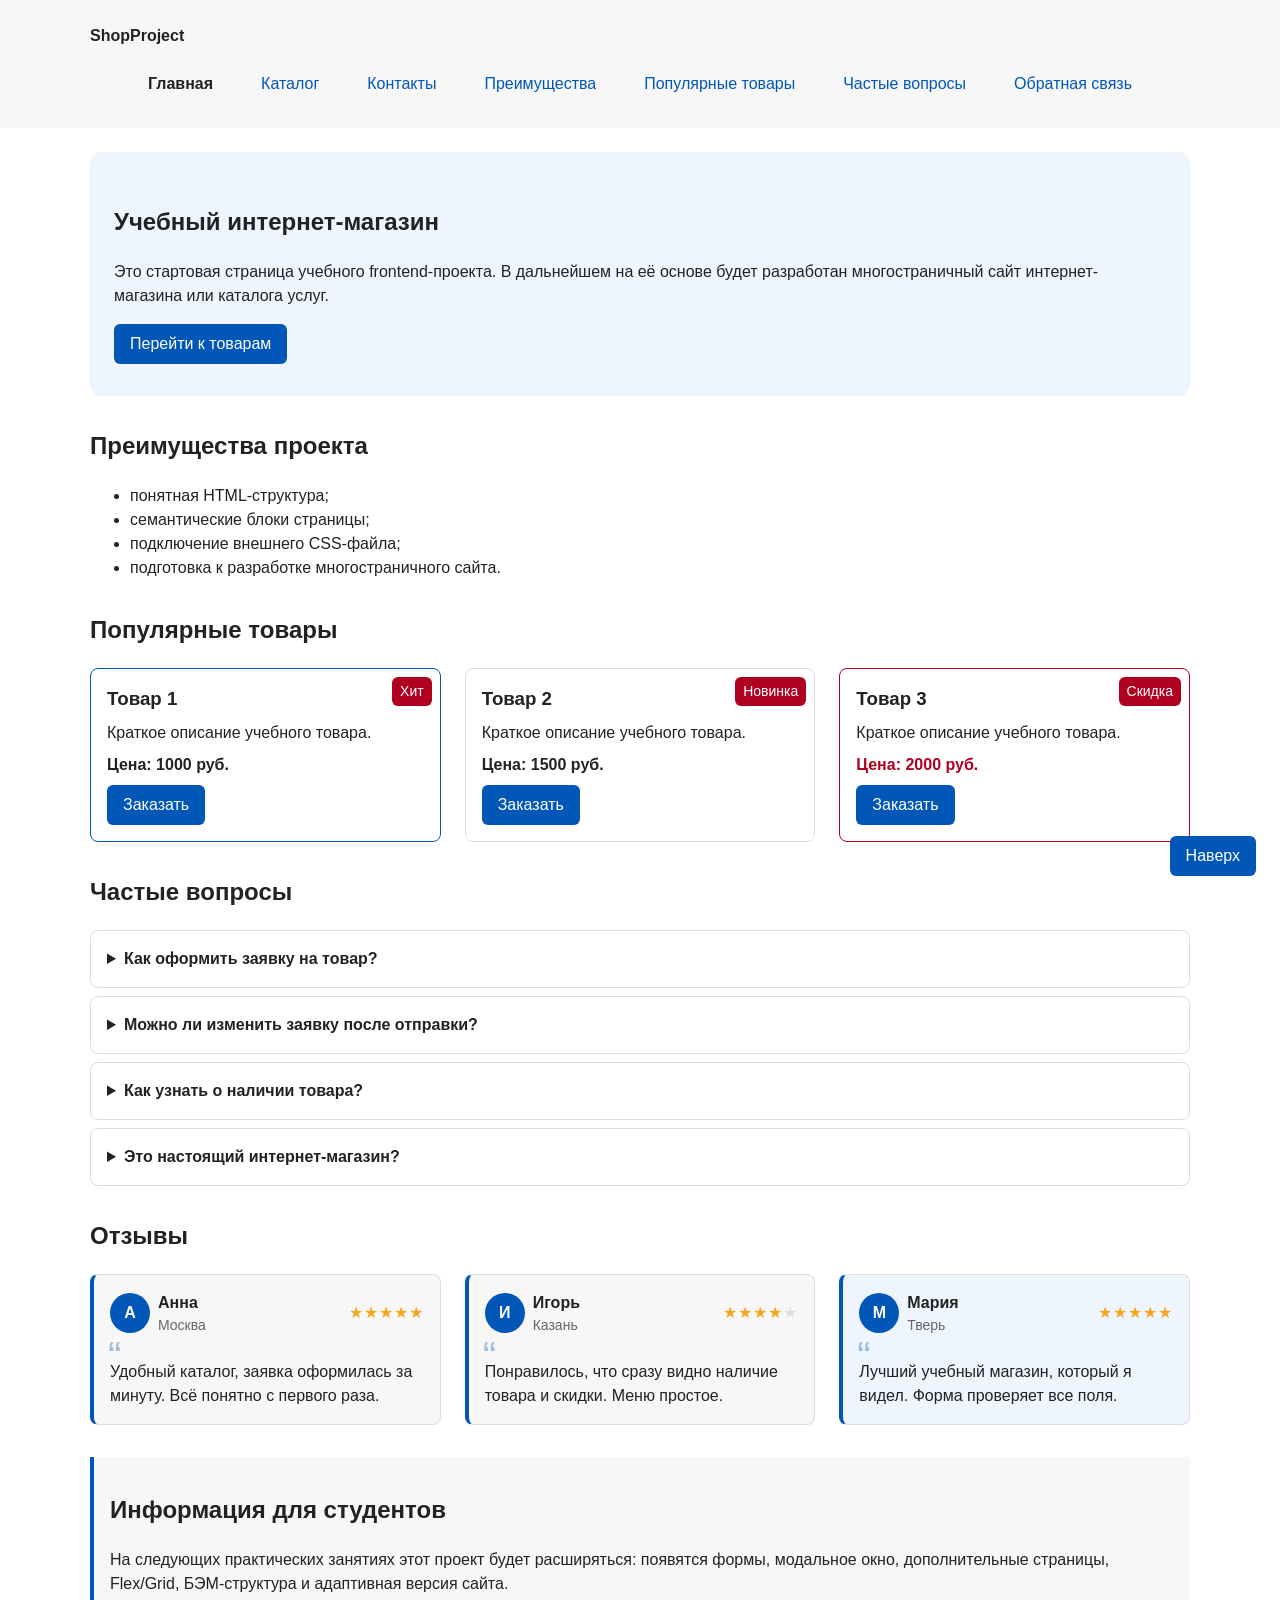
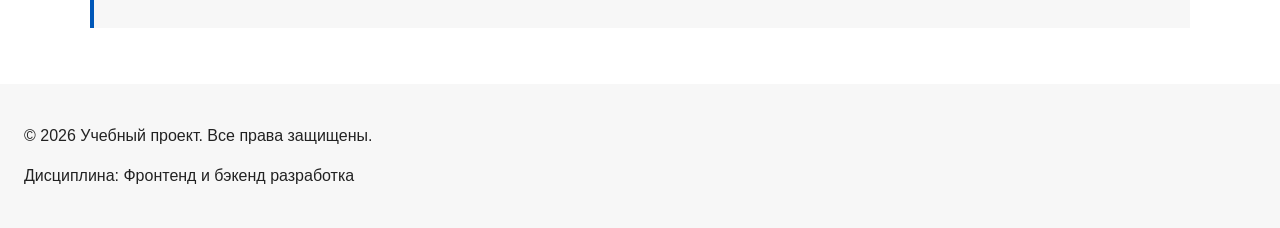
==== index.html @ f1671258 "Merge pull request #17 from FluFFy0602/feature/reviews-style-catalog-items Style reviews and extend " ====
<!DOCTYPE html>
<html lang="ru">
<head>
  <meta charset="UTF-8">
  <meta name="viewport" content="width=device-width, initial-scale=1.0">
  <meta name="description" content="Главная страница учебного интернет-магазина: преимущества и популярные товары.">
  <title>Учебный интернет-магазин</title>
  <link rel="stylesheet" href="css/style.css">
  <script src="js/main.js" defer></script>
</head>
<body>
  <header class="site-header">
    <div class="site-header__inner">
      <a class="site-header__logo" href="index.html">ShopProject</a>

      <nav class="site-nav" aria-label="Основная навигация">
        <ul class="site-nav__list">
          <li class="site-nav__item"><a class="site-nav__link site-nav__link--active" href="index.html">Главная</a></li>
          <li class="site-nav__item"><a class="site-nav__link" href="catalog.html">Каталог</a></li>
          <li class="site-nav__item"><a class="site-nav__link" href="contacts.html">Контакты</a></li>
          <li class="site-nav__item"><a class="site-nav__link" href="index.html#advantages">Преимущества</a></li>
          <li class="site-nav__item"><a class="site-nav__link" href="index.html#popular">Популярные товары</a></li>
          <li class="site-nav__item"><a class="site-nav__link" href="index.html#faq">Частые вопросы</a></li>
          <li class="site-nav__item"><a class="site-nav__link" href="index.html#contacts">Обратная связь</a></li>
        </ul>
      </nav>
    </div>
  </header>

  <main>
    <section class="hero">
      <h1>Учебный интернет-магазин</h1>
      <p>
        Это стартовая страница учебного frontend-проекта.
        В дальнейшем на её основе будет разработан многостраничный сайт
        интернет-магазина или каталога услуг.
      </p>
      <a class="button button--primary" href="#popular">Перейти к товарам</a>
    </section>

    <section class="section" id="advantages">
      <h2 class="section__title">Преимущества проекта</h2>

      <ul class="advantages-list">
        <li>понятная HTML-структура;</li>
        <li>семантические блоки страницы;</li>
        <li>подключение внешнего CSS-файла;</li>
        <li>подготовка к разработке многостраничного сайта.</li>
      </ul>
    </section>

    <section class="section" id="popular">
      <h2 class="section__title">Популярные товары</h2>

      <div class="products-grid">
        <article class="product-card product-card--featured">
          <span class="product-card__badge">Хит</span>
          <h3 class="product-card__title">Товар 1</h3>
          <p class="product-card__description">Краткое описание учебного товара.</p>
          <p class="product-card__price">Цена: 1000 руб.</p>
          <button class="button button--primary product-card__button" type="button" data-product="Товар 1">
            Заказать
          </button>
        </article>

        <article class="product-card">
          <span class="product-card__badge">Новинка</span>
          <h3 class="product-card__title">Товар 2</h3>
          <p class="product-card__description">Краткое описание учебного товара.</p>
          <p class="product-card__price">Цена: 1500 руб.</p>
          <button class="button button--primary product-card__button" type="button" data-product="Товар 2">
            Заказать
          </button>
        </article>

        <article class="product-card product-card--discount">
          <span class="product-card__badge">Скидка</span>
          <h3 class="product-card__title">Товар 3</h3>
          <p class="product-card__description">Краткое описание учебного товара.</p>
          <p class="product-card__price">Цена: 2000 руб.</p>
          <button class="button button--primary product-card__button" type="button" data-product="Товар 3">
            Заказать
          </button>
        </article>
      </div>
    </section>

    <section class="section faq" id="faq">
      <h2 class="section__title">Частые вопросы</h2>

      <details class="faq__item">
        <summary class="faq__question">Как оформить заявку на товар?</summary>
        <p class="faq__answer">
          Нажмите кнопку «Заказать» в карточке товара, заполните форму
          в открывшемся окне и отправьте заявку.
        </p>
      </details>

      <details class="faq__item">
        <summary class="faq__question">Можно ли изменить заявку после отправки?</summary>
        <p class="faq__answer">
          Да. Свяжитесь с нами по контактам со страницы «Контакты»
          и назовите товар, который указывали в заявке.
        </p>
      </details>

      <details class="faq__item">
        <summary class="faq__question">Как узнать о наличии товара?</summary>
        <p class="faq__answer">
          Наличие указано в каталоге: у недоступных товаров стоит бейдж
          «Нет в наличии», а кнопка неактивна.
        </p>
      </details>

      <details class="faq__item">
        <summary class="faq__question">Это настоящий интернет-магазин?</summary>
        <p class="faq__answer">
          Нет, это учебный проект по дисциплине «Фронтенд и бэкенд разработка».
          Товары и заявки вымышленные.
        </p>
      </details>
    </section>

    <section class="section reviews" id="reviews">
      <h2 class="section__title">Отзывы</h2>

      <div class="reviews__list">
        <article class="review-card">
          <header class="review-card__header">
            <span class="review-card__avatar" aria-hidden="true">А</span>
            <div class="review-card__person">
              <p class="review-card__author">Анна</p>
              <p class="review-card__city">Москва</p>
            </div>
            <span class="review-card__rating" role="img" aria-label="Оценка: 5 из 5">
              <span class="review-card__star">★★★★★</span>
            </span>
          </header>
          <p class="review-card__text">
            Удобный каталог, заявка оформилась за минуту. Всё понятно с первого раза.
          </p>
        </article>

        <article class="review-card">
          <header class="review-card__header">
            <span class="review-card__avatar" aria-hidden="true">И</span>
            <div class="review-card__person">
              <p class="review-card__author">Игорь</p>
              <p class="review-card__city">Казань</p>
            </div>
            <span class="review-card__rating" role="img" aria-label="Оценка: 4 из 5">
              <span class="review-card__star">★★★★</span><span class="review-card__star review-card__star--empty">★</span>
            </span>
          </header>
          <p class="review-card__text">
            Понравилось, что сразу видно наличие товара и скидки. Меню простое.
          </p>
        </article>

        <article class="review-card review-card--accent">
          <header class="review-card__header">
            <span class="review-card__avatar" aria-hidden="true">М</span>
            <div class="review-card__person">
              <p class="review-card__author">Мария</p>
              <p class="review-card__city">Тверь</p>
            </div>
            <span class="review-card__rating" role="img" aria-label="Оценка: 5 из 5">
              <span class="review-card__star">★★★★★</span>
            </span>
          </header>
          <p class="review-card__text">
            Лучший учебный магазин, который я видел. Форма проверяет все поля.
          </p>
        </article>
      </div>
    </section>

    <p class="success-message" id="success-message" role="status" aria-live="polite" hidden>
      Форма успешно отправлена!
    </p>

    <aside class="aside-info">
      <h2>Информация для студентов</h2>
      <p>
        На следующих практических занятиях этот проект будет расширяться:
        появятся формы, модальное окно, дополнительные страницы, Flex/Grid,
        БЭМ-структура и адаптивная версия сайта.
      </p>
    </aside>
  </main>

  <footer class="site-footer" id="contacts">
    <p>&copy; 2026 Учебный проект. Все права защищены.</p>
    <p>Дисциплина: Фронтенд и бэкенд разработка</p>

    <a class="button button--primary scroll-top" href="#">Наверх</a>
  </footer>

  <dialog class="order-dialog" id="order-dialog" aria-labelledby="order-dialog-title">
    <h2 class="order-dialog__title" id="order-dialog-title">Оформление заявки</h2>
    <p class="order-dialog__product" id="order-dialog-product" hidden></p>

    <form class="order-form" id="order-form" action="#" method="post" novalidate>
      <input id="selected-product" name="selected-product" type="hidden">

      <p class="order-form__note">Поля, отмеченные <span aria-hidden="true">*</span>«звёздочкой», обязательны для заполнения.</p>

      <div class="order-form__field">
        <label class="order-form__label" for="order-name">Имя <span class="order-form__required" aria-hidden="true">*</span></label>
        <input
          class="order-form__input"
          id="order-name"
          name="name"
          type="text"
          placeholder="Введите ваше имя"
          minlength="2"
          autocomplete="given-name"
          required
        >
      </div>

      <div class="order-form__field">
        <label class="order-form__label" for="order-email">E-mail <span class="order-form__required" aria-hidden="true">*</span></label>
        <input
          class="order-form__input"
          id="order-email"
          name="email"
          type="email"
          placeholder="example@mail.ru"
          autocomplete="email"
          required
        >
      </div>

      <div class="order-form__field">
        <label class="order-form__label" for="order-phone">Телефон <span class="order-form__required" aria-hidden="true">*</span></label>
        <input
          class="order-form__input"
          id="order-phone"
          name="phone"
          type="tel"
          inputmode="tel"
          placeholder="+7 (900) 000-00-00"
          pattern="^\+7 \(\d{3}\) \d{3}-\d{2}-\d{2}$"
          autocomplete="tel"
          aria-describedby="order-phone-hint"
          required
        >
        <small class="order-form__hint" id="order-phone-hint">Формат: +7 (900) 000-00-00</small>
      </div>

      <div class="order-form__field">
        <label class="order-form__label" for="order-date">Дата связи</label>
        <input
          class="order-form__input"
          id="order-date"
          name="date"
          type="date"
        >
      </div>

      <div class="order-form__field">
        <label class="order-form__label" for="order-topic">Тема заявки <span class="order-form__required" aria-hidden="true">*</span></label>
        <select class="order-form__select" id="order-topic" name="topic" required>
          <option value="">Выберите тему</option>
          <option value="product">Заказ товара</option>
          <option value="consultation">Консультация</option>
          <option value="delivery">Доставка</option>
        </select>
      </div>

      <div class="order-form__field">
        <label class="order-form__label" for="order-comment">Комментарий</label>
        <textarea
          class="order-form__textarea"
          id="order-comment"
          name="comment"
          rows="4"
          placeholder="Укажите дополнительную информацию"
        ></textarea>
      </div>

      <div class="order-form__field">
        <label class="order-form__label" for="order-agreement">
          <input
            class="order-form__checkbox"
            id="order-agreement"
            name="agreement"
            type="checkbox"
            required
          >
          Я согласен на обработку данных <span class="order-form__required" aria-hidden="true">*</span>
        </label>
      </div>

      <div class="order-form__actions">
        <button class="button button--secondary" type="button" id="close-order-dialog">Закрыть</button>
        <button class="button button--primary" type="submit">Отправить заявку</button>
      </div>
    </form>
  </dialog>
</body>
</html>
---- css/style.css ----
:root {
  --color-bg: #ffffff;
  --color-text: #222222;
  --color-muted: #666666;
  --color-primary: #0057b8;
  --color-primary-dark: #003f86;
  --color-border: #dddddd;
  --color-surface: #f7f7f7;
  --color-surface-accent: #eef5ff;
  --color-danger: #b00020;
  --color-success: #168a2f;
  --color-success-bg: #eefaf0;
  --color-white: #ffffff;
  --color-star: #f5a623;

  --space-xs: 4px;
  --space-sm: 8px;
  --space-md: 16px;
  --space-lg: 24px;
  --space-xl: 32px;

  --radius-sm: 6px;
  --radius-md: 8px;
  --radius-lg: 12px;

  --container-width: 1100px;
}

* {
  box-sizing: border-box;
}

/* Smooth scrolling to anchors. */
html {
  scroll-behavior: smooth;
}

body {
  margin: 0;
  font-family: Arial, sans-serif;
  line-height: 1.5;
  color: var(--color-text);
  background-color: var(--color-bg);
}

main {
  padding: var(--space-lg);
}

a {
  color: var(--color-primary);
}

a:hover {
  color: var(--color-primary-dark);
}

a:focus-visible {
  outline: 2px solid var(--color-primary);
  outline-offset: 3px;
}

/* Highlight the element an anchor link points to. */
:target {
  outline: 2px dashed var(--color-primary);
  outline-offset: 4px;
}

.button {
  display: inline-block;
  padding: var(--space-sm) var(--space-md);
  text-decoration: none;
  border: none;
  border-radius: var(--radius-sm);
  font: inherit;
  cursor: pointer;
}

.button--primary {
  color: var(--color-white);
  background-color: var(--color-primary);
}

.button--primary:hover {
  color: var(--color-white);
  background-color: var(--color-primary-dark);
}

.button--secondary {
  color: var(--color-primary);
  background-color: transparent;
  border: 1px solid var(--color-primary);
}

.button--secondary:hover {
  color: var(--color-white);
  background-color: var(--color-primary);
}

.button:focus-visible {
  outline: 2px solid var(--color-primary);
  outline-offset: 3px;
}

.button:active {
  transform: translateY(1px);
}

button:disabled,
.button:disabled {
  opacity: 0.6;
  cursor: not-allowed;
}

.button:disabled:active {
  transform: none;
}

.site-header {
  padding: var(--space-lg);
  background-color: var(--color-surface);
}

.site-header__inner {
  max-width: var(--container-width);
  margin: 0 auto;
}

.site-header__logo {
  font-weight: bold;
  text-decoration: none;
  color: var(--color-text);
}

.site-nav__list {
  display: flex;
  flex-wrap: wrap;
  justify-content: center;
  align-items: center;
  gap: var(--space-md);
  padding: 0;
  margin: var(--space-md) 0 0;
  list-style: none;
}

.site-nav__link {
  display: inline-block;
  padding: var(--space-sm) var(--space-md);
  text-decoration: none;
  border-radius: var(--radius-sm);
}

.site-nav__link:hover {
  color: var(--color-white);
  background-color: var(--color-primary);
}

.site-nav__link--active {
  font-weight: bold;
  color: var(--color-text);
}

.breadcrumbs {
  max-width: var(--container-width);
  margin: 0 auto var(--space-md);
  font-size: 14px;
  color: var(--color-muted);
}

.breadcrumbs__link {
  color: var(--color-primary);
}

/* Separator before the current page name (the current page is not a link). */
.breadcrumbs__current::before {
  content: " / ";
  color: var(--color-muted);
}

.hero {
  max-width: var(--container-width);
  margin: 0 auto var(--space-xl);
  padding: var(--space-xl) var(--space-lg);
  background-color: var(--color-surface-accent);
  border-radius: var(--radius-lg);
}

.section {
  max-width: var(--container-width);
  margin: 0 auto var(--space-xl);
}

.section__title {
  margin-top: 0;
}

.products-grid {
  display: grid;
  grid-template-columns: repeat(3, 1fr);
  gap: var(--space-lg);
}

.catalog-layout {
  max-width: var(--container-width);
  margin: 0 auto var(--space-xl);
  display: grid;
  grid-template-columns: 260px 1fr;
  grid-template-areas: "filters products";
  gap: var(--space-lg);
}

.catalog-filters {
  grid-area: filters;
  align-self: start;
  position: sticky;
  top: var(--space-md);
  padding: var(--space-md);
  border: 1px solid var(--color-border);
  border-radius: var(--radius-md);
  background-color: var(--color-surface);
}

.catalog-filters__title {
  margin-top: 0;
}

.catalog-products {
  grid-area: products;
}

.filters-form {
  display: grid;
  gap: var(--space-md);
}

.filters-form__group {
  margin: 0;
  padding: var(--space-md);
  border: 1px solid var(--color-border);
  border-radius: var(--radius-sm);
}

.filters-form__legend {
  font-weight: 700;
}

.filters-form__label {
  display: block;
  margin-bottom: var(--space-sm);
}

.filters-form__input {
  width: 100%;
  padding: 8px 10px;
  border: 1px solid var(--color-border);
  border-radius: var(--radius-sm);
  font: inherit;
}

.product-card {
  position: relative;
  display: flex;
  flex-direction: column;
  gap: var(--space-sm);
  padding: var(--space-md);
  border: 1px solid var(--color-border);
  border-radius: var(--radius-md);
  background-color: var(--color-bg);
}

.product-card {
  transition: box-shadow 0.2s, border-color 0.2s;
}

.product-card:hover {
  border-color: var(--color-primary);
  box-shadow: 0 4px 12px rgba(0, 0, 0, 0.1);
}

.product-card--unavailable {
  background-color: var(--color-surface);
}

.product-card--unavailable:hover {
  border-color: var(--color-border);
  box-shadow: none;
}

.product-card--unavailable .product-card__title,
.product-card--unavailable .product-card__description,
.product-card--unavailable .product-card__price {
  color: var(--color-muted);
}

.product-card--featured {
  border-color: var(--color-primary);
}

.product-card--discount {
  border-color: var(--color-danger);
}

.product-card__title,
.product-card__description {
  margin: 0;
}

.product-card__price {
  margin: 0;
  font-weight: bold;
}

.product-card--discount .product-card__price {
  color: var(--color-danger);
}

.product-card__button {
  margin-top: auto;
  align-self: flex-start;
}

.product-card__badge {
  position: absolute;
  top: var(--space-sm);
  right: var(--space-sm);
  padding: var(--space-xs) var(--space-sm);
  font-size: 14px;
  color: var(--color-white);
  background-color: var(--color-danger);
  border-radius: var(--radius-sm);
}

.scroll-top {
  position: fixed;
  right: var(--space-lg);
  bottom: var(--space-lg);
  z-index: 10;
}

.aside-info {
  max-width: var(--container-width);
  margin: 0 auto var(--space-xl);
  padding: var(--space-md);
  border-left: 4px solid var(--color-primary);
  background-color: var(--color-surface);
}

.faq__item {
  margin-bottom: var(--space-sm);
  border: 1px solid var(--color-border);
  border-radius: var(--radius-md);
  background-color: var(--color-bg);
}

.faq__item:hover,
.faq__item[open] {
  border-color: var(--color-primary);
}

.faq__question {
  padding: var(--space-md);
  font-weight: 700;
  cursor: pointer;
}

.faq__question:focus-visible {
  outline: 2px solid var(--color-primary);
  outline-offset: 3px;
}

.faq__answer {
  margin: 0;
  padding: 0 var(--space-md) var(--space-md);
  color: var(--color-muted);
}

.reviews__list {
  display: grid;
  grid-template-columns: repeat(3, 1fr);
  gap: var(--space-lg);
}

.review-card {
  display: flex;
  flex-direction: column;
  gap: var(--space-sm);
  margin: 0;
  padding: var(--space-md);
  border: 1px solid var(--color-border);
  border-left: 4px solid var(--color-primary);
  border-radius: var(--radius-md);
  background-color: var(--color-surface);
  transition: box-shadow 0.2s, transform 0.2s;
}

.review-card:hover {
  box-shadow: 0 6px 16px rgba(0, 0, 0, 0.1);
  transform: translateY(-2px);
}

.review-card--accent {
  background-color: var(--color-surface-accent);
}

.review-card__header {
  display: flex;
  align-items: center;
  gap: var(--space-sm);
}

.review-card__avatar {
  display: flex;
  flex-shrink: 0;
  align-items: center;
  justify-content: center;
  width: 40px;
  height: 40px;
  border-radius: 50%;
  color: var(--color-white);
  background-color: var(--color-primary);
  font-weight: 700;
}

.review-card__person {
  flex: 1;
}

.review-card__author {
  margin: 0;
  font-weight: 700;
}

.review-card__city {
  margin: 0;
  font-size: 14px;
  color: var(--color-muted);
}

.review-card__rating {
  white-space: nowrap;
  letter-spacing: 1px;
}

.review-card__star {
  color: var(--color-star);
}

.review-card__star--empty {
  color: var(--color-border);
}

/* Large opening quote mark before the review text. */
.review-card__text {
  position: relative;
  margin: 0;
  padding-top: var(--space-md);
}

.review-card__text::before {
  content: "\201C";
  position: absolute;
  top: -8px;
  left: -2px;
  font-size: 40px;
  line-height: 1;
  color: var(--color-primary);
  opacity: 0.35;
}

.success-message {
  max-width: var(--container-width);
  margin: var(--space-lg) auto;
  padding: var(--space-md);
  border-left: 4px solid var(--color-success);
  background-color: var(--color-success-bg);
}

.order-dialog {
  width: min(100% - 32px, 560px);
  max-height: calc(100vh - 32px);
  padding: var(--space-lg);
  border: none;
  border-radius: var(--radius-lg);
  overflow-y: auto;
  overscroll-behavior: contain;
}

/* The page behind the open dialog must not scroll. */
body:has(.order-dialog[open]) {
  overflow: hidden;
}

.order-dialog::backdrop {
  background-color: rgba(0, 0, 0, 0.5);
}

.order-dialog[open] {
  animation: order-dialog-show 0.2s ease-out;
}

.order-dialog[open]::backdrop {
  animation: order-dialog-fade 0.2s ease-out;
}

@keyframes order-dialog-show {
  from {
    opacity: 0;
    transform: translateY(-16px);
  }
}

@keyframes order-dialog-fade {
  from {
    opacity: 0;
  }
}

@media (prefers-reduced-motion: reduce) {
  .order-dialog[open],
  .order-dialog[open]::backdrop {
    animation: none;
  }
}

.order-dialog__title {
  margin-top: 0;
}

.order-dialog__product {
  margin: calc(var(--space-sm) * -1) 0 var(--space-md);
  padding: var(--space-sm) var(--space-md);
  border-left: 4px solid var(--color-primary);
  background-color: var(--color-surface-accent);
  font-weight: 700;
}

.order-form__note {
  margin: 0 0 var(--space-md);
  color: var(--color-muted);
}

.order-form__required {
  color: var(--color-danger);
}

.order-form__field {
  margin-bottom: var(--space-md);
}

.order-form__label {
  display: block;
  margin-bottom: var(--space-xs);
}

.order-form__input,
.order-form__select,
.order-form__textarea {
  width: 100%;
  padding: 10px 12px;
  border: 1px solid var(--color-border);
  border-radius: var(--radius-sm);
  font: inherit;
}

.order-form__hint {
  display: block;
  margin-top: var(--space-xs);
  color: var(--color-muted);
}

.order-form__input:hover,
.order-form__select:hover,
.order-form__textarea:hover {
  border-color: var(--color-primary);
}

.order-form__input:focus-visible,
.order-form__select:focus-visible,
.order-form__textarea:focus-visible,
.order-form__checkbox:focus-visible {
  outline: 2px solid var(--color-primary);
  outline-offset: 3px;
}

.order-form__input[aria-invalid="true"],
.order-form__select[aria-invalid="true"],
.order-form__textarea[aria-invalid="true"] {
  border-color: var(--color-danger);
}

.order-form__checkbox[aria-invalid="true"] {
  outline: 2px solid var(--color-danger);
  outline-offset: 2px;
}

/* Buttons stay visible at the bottom while a long form scrolls. */
.order-form__actions {
  position: sticky;
  bottom: 0;
  display: flex;
  gap: var(--space-sm);
  margin: var(--space-lg) calc(var(--space-lg) * -1) calc(var(--space-lg) * -1);
  padding: var(--space-md) var(--space-lg);
  border-top: 1px solid var(--color-border);
  background-color: var(--color-bg);
}

.site-footer {
  padding: var(--space-lg);
  background-color: var(--color-surface);
}
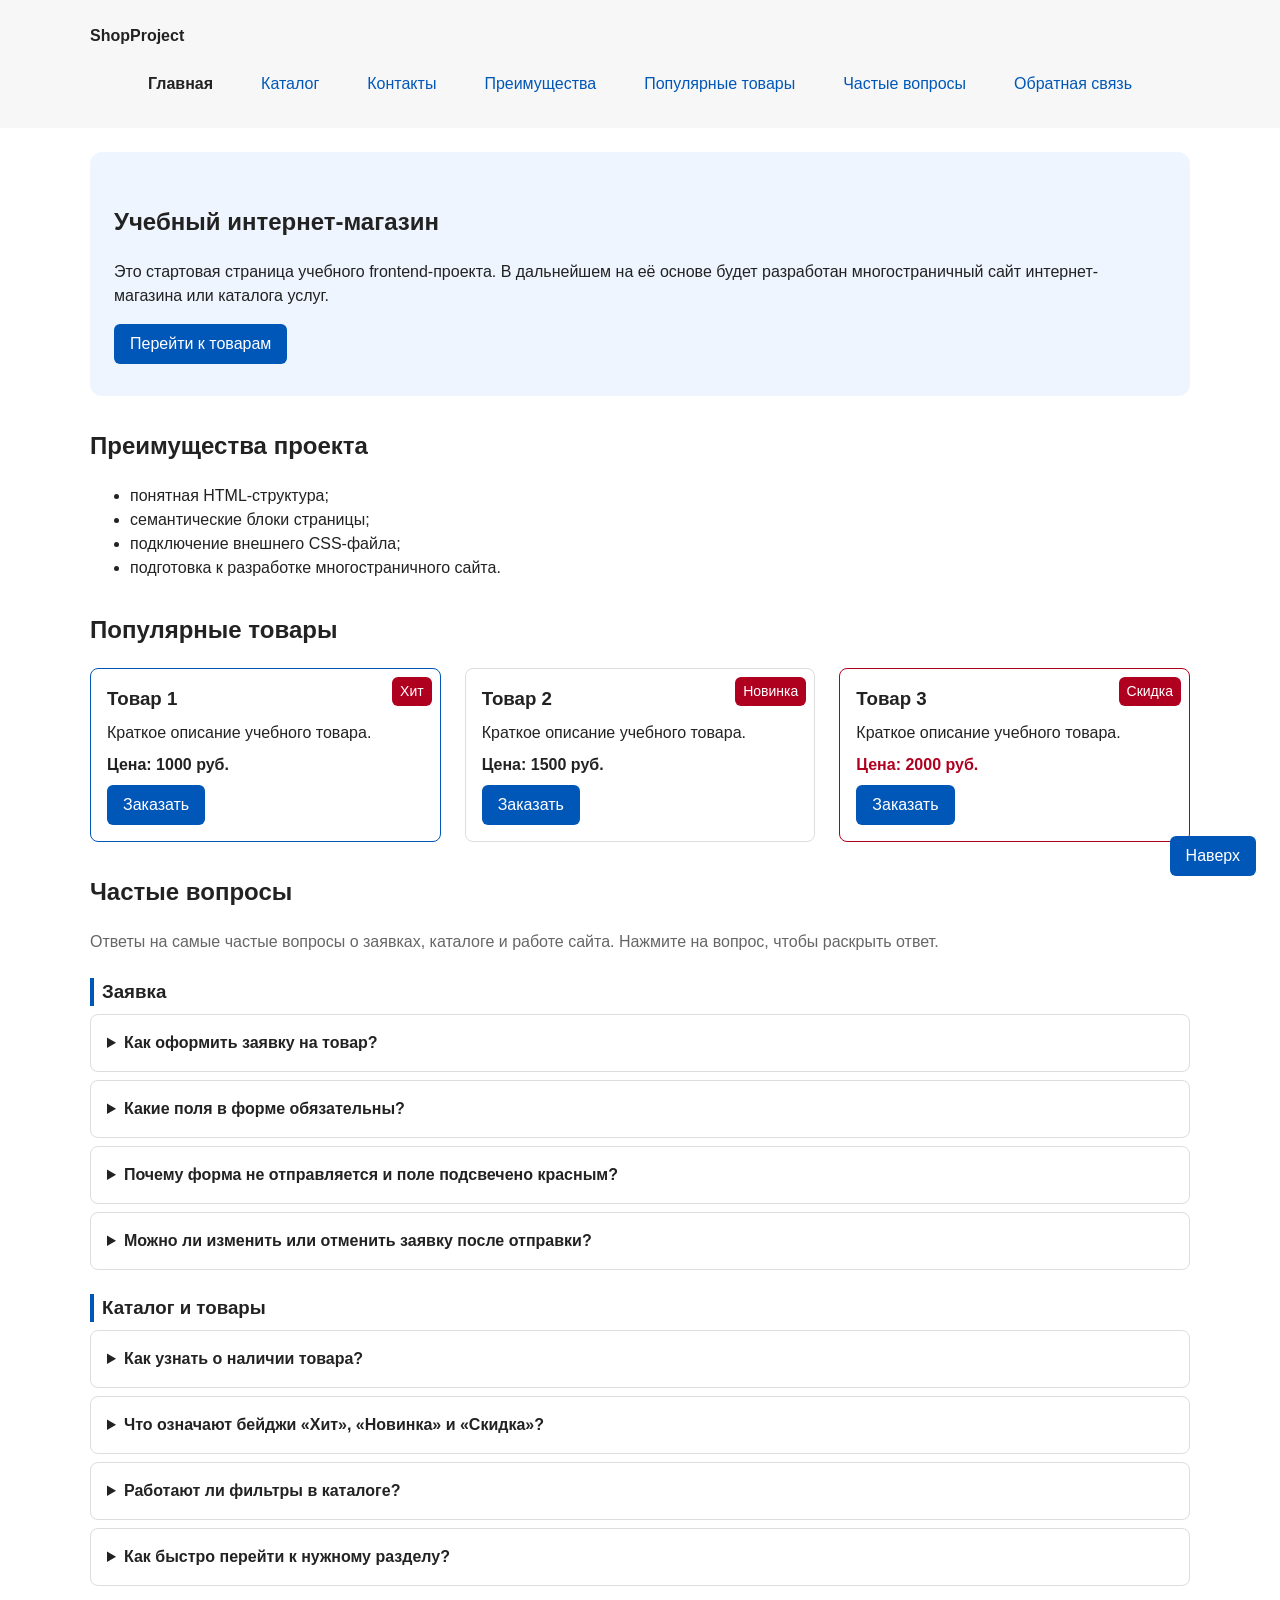
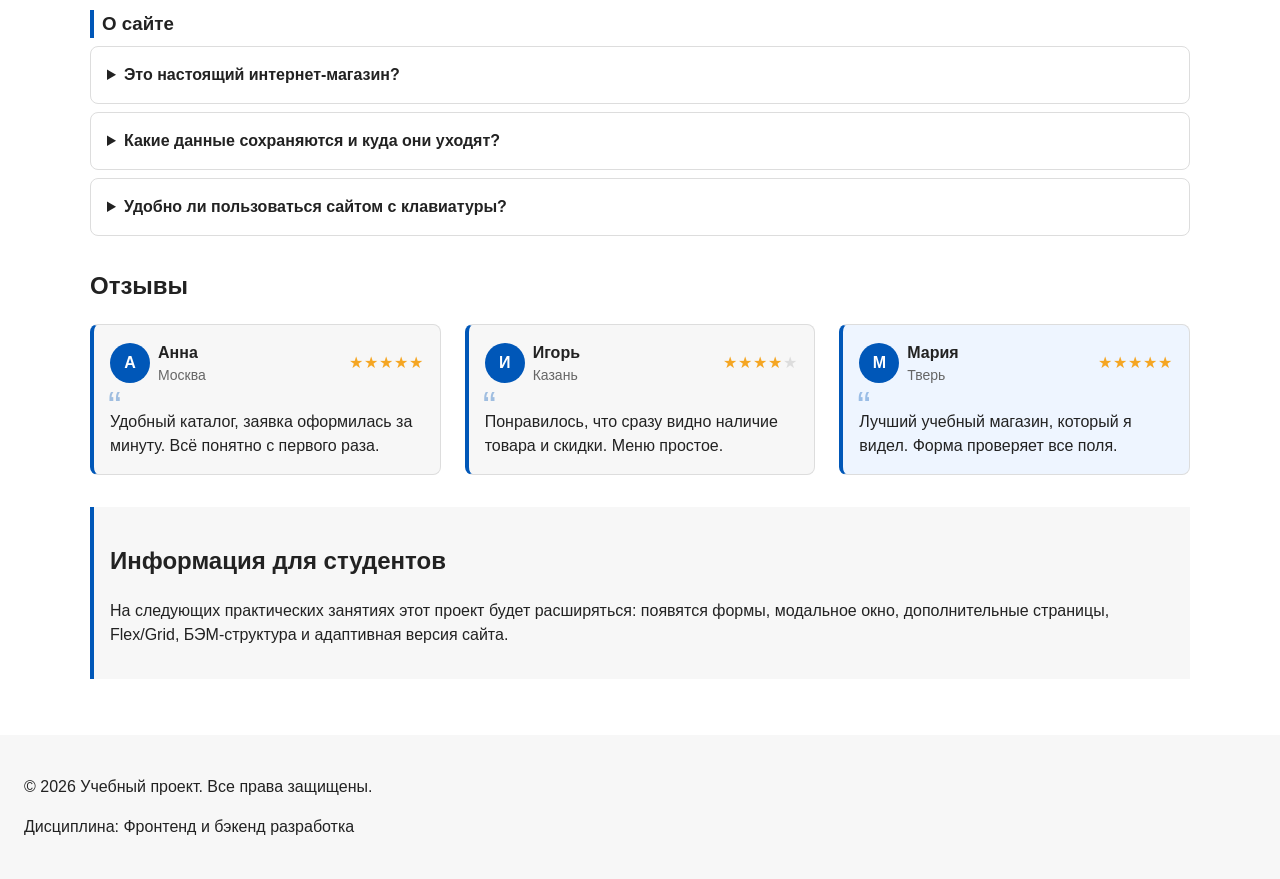
==== commit 851e1593: "feat: expand FAQ with grouped detailed answers" ====
--- a/index.html
+++ b/index.html
@@ -88,37 +88,153 @@
     <section class="section faq" id="faq">
       <h2 class="section__title">Частые вопросы</h2>
 
-      <details class="faq__item">
-        <summary class="faq__question">Как оформить заявку на товар?</summary>
-        <p class="faq__answer">
-          Нажмите кнопку «Заказать» в карточке товара, заполните форму
-          в открывшемся окне и отправьте заявку.
-        </p>
-      </details>
-
-      <details class="faq__item">
-        <summary class="faq__question">Можно ли изменить заявку после отправки?</summary>
-        <p class="faq__answer">
-          Да. Свяжитесь с нами по контактам со страницы «Контакты»
-          и назовите товар, который указывали в заявке.
-        </p>
-      </details>
-
-      <details class="faq__item">
-        <summary class="faq__question">Как узнать о наличии товара?</summary>
-        <p class="faq__answer">
-          Наличие указано в каталоге: у недоступных товаров стоит бейдж
-          «Нет в наличии», а кнопка неактивна.
-        </p>
-      </details>
-
-      <details class="faq__item">
-        <summary class="faq__question">Это настоящий интернет-магазин?</summary>
-        <p class="faq__answer">
-          Нет, это учебный проект по дисциплине «Фронтенд и бэкенд разработка».
-          Товары и заявки вымышленные.
-        </p>
-      </details>
+      <p class="faq__intro">
+        Ответы на самые частые вопросы о заявках, каталоге и работе сайта.
+        Нажмите на вопрос, чтобы раскрыть ответ.
+      </p>
+
+      <div class="faq__group">
+        <h3 class="faq__group-title">Заявка</h3>
+
+        <details class="faq__item">
+          <summary class="faq__question">Как оформить заявку на товар?</summary>
+          <div class="faq__answer">
+            <ol class="faq__list">
+              <li>Найдите товар в блоке «Популярные товары».</li>
+              <li>Нажмите кнопку «Заказать» в его карточке.</li>
+              <li>Заполните форму в открывшемся окне: название выбранного товара уже указано вверху.</li>
+              <li>Нажмите «Отправить заявку». Под блоком отзывов появится сообщение об успешной отправке.</li>
+            </ol>
+          </div>
+        </details>
+
+        <details class="faq__item">
+          <summary class="faq__question">Какие поля в форме обязательны?</summary>
+          <div class="faq__answer">
+            <p>Обязательные поля отмечены красной «звёздочкой»:</p>
+            <ul class="faq__list">
+              <li>имя (не короче двух символов);</li>
+              <li>e-mail в формате <code class="faq__code">name@example.ru</code>;</li>
+              <li>телефон в формате <code class="faq__code">+7 (900) 000-00-00</code>;</li>
+              <li>тема заявки;</li>
+              <li>согласие на обработку данных.</li>
+            </ul>
+            <p>Дата связи и комментарий необязательны.</p>
+          </div>
+        </details>
+
+        <details class="faq__item">
+          <summary class="faq__question">Почему форма не отправляется и поле подсвечено красным?</summary>
+          <div class="faq__answer">
+            <p>
+              Форма проверяет данные перед отправкой. Красная рамка означает,
+              что значение пустое или записано неверно, чаще всего это телефон
+              не в том формате. Исправьте поле: рамка пропадёт сразу, как только
+              значение станет корректным.
+            </p>
+          </div>
+        </details>
+
+        <details class="faq__item">
+          <summary class="faq__question">Можно ли изменить или отменить заявку после отправки?</summary>
+          <div class="faq__answer">
+            <p>
+              Да. Напишите или позвоните по контактам со страницы
+              <a href="contacts.html">«Контакты»</a> и назовите товар,
+              который указали в заявке. Учебная версия сайта не хранит заявки,
+              поэтому изменения вносятся только по обращению.
+            </p>
+          </div>
+        </details>
+      </div>
+
+      <div class="faq__group">
+        <h3 class="faq__group-title">Каталог и товары</h3>
+
+        <details class="faq__item">
+          <summary class="faq__question">Как узнать о наличии товара?</summary>
+          <div class="faq__answer">
+            <p>
+              Наличие видно в <a href="catalog.html">каталоге</a> по карточке:
+              у недоступных товаров серый фон, бейдж «Нет в наличии»
+              и неактивная кнопка «Недоступно».
+            </p>
+          </div>
+        </details>
+
+        <details class="faq__item">
+          <summary class="faq__question">Что означают бейджи «Хит», «Новинка» и «Скидка»?</summary>
+          <div class="faq__answer">
+            <ul class="faq__list">
+              <li><strong>Хит</strong> — популярный товар, у карточки синяя рамка;</li>
+              <li><strong>Новинка</strong> — недавно добавленный товар;</li>
+              <li><strong>Скидка</strong> — товар по сниженной цене, рамка и цена выделены красным.</li>
+            </ul>
+          </div>
+        </details>
+
+        <details class="faq__item">
+          <summary class="faq__question">Работают ли фильтры в каталоге?</summary>
+          <div class="faq__answer">
+            <p>
+              Пока нет. Блок фильтров в учебной версии показывает раскладку
+              страницы: категории и диапазон цены. Фильтрация карточек
+              будет добавлена позже вместе с JavaScript.
+              При прокрутке списка блок фильтров остаётся на экране слева.
+            </p>
+          </div>
+        </details>
+
+        <details class="faq__item">
+          <summary class="faq__question">Как быстро перейти к нужному разделу?</summary>
+          <div class="faq__answer">
+            <p>
+              Используйте меню в шапке: пункты «Преимущества», «Популярные товары»
+              и «Частые вопросы» плавно прокручивают страницу к нужному блоку,
+              а «Каталог» и «Контакты» открывают отдельные страницы.
+              Кнопка «Наверх» в правом нижнем углу возвращает к началу страницы.
+            </p>
+          </div>
+        </details>
+      </div>
+
+      <div class="faq__group">
+        <h3 class="faq__group-title">О сайте</h3>
+
+        <details class="faq__item">
+          <summary class="faq__question">Это настоящий интернет-магазин?</summary>
+          <div class="faq__answer">
+            <p>
+              Нет, это учебный проект по дисциплине «Фронтенд и бэкенд разработка».
+              Товары, цены, отзывы и заявки вымышленные, оплата и доставка
+              не подключены.
+            </p>
+          </div>
+        </details>
+
+        <details class="faq__item">
+          <summary class="faq__question">Какие данные сохраняются и куда они уходят?</summary>
+          <div class="faq__answer">
+            <p>
+              Никуда. Сайт работает только в браузере: форма проверяется скриптом
+              на странице, а введённые данные не отправляются на сервер и не сохраняются.
+              После успешной отправки форма очищается.
+            </p>
+          </div>
+        </details>
+
+        <details class="faq__item">
+          <summary class="faq__question">Удобно ли пользоваться сайтом с клавиатуры?</summary>
+          <div class="faq__answer">
+            <p>
+              Да. Все ссылки, кнопки и поля формы доступны через <kbd class="faq__key">Tab</kbd>
+              и имеют видимую рамку фокуса. Вопросы в этом разделе раскрываются
+              клавишами <kbd class="faq__key">Enter</kbd> и <kbd class="faq__key">Пробел</kbd>, а окно заявки
+              закрывается клавишей <kbd class="faq__key">Esc</kbd>.
+            </p>
+          </div>
+        </details>
+      </div>
     </section>
 
     <section class="section reviews" id="reviews">
--- a/css/style.css
+++ b/css/style.css
@@ -369,9 +369,46 @@
 }
 
 .faq__answer {
-  margin: 0;
   padding: 0 var(--space-md) var(--space-md);
   color: var(--color-muted);
+}
+
+.faq__answer > :first-child {
+  margin-top: 0;
+}
+
+.faq__answer > :last-child {
+  margin-bottom: 0;
+}
+
+.faq__intro {
+  margin: 0 0 var(--space-lg);
+  color: var(--color-muted);
+}
+
+.faq__group {
+  margin-bottom: var(--space-lg);
+}
+
+.faq__group-title {
+  margin: 0 0 var(--space-sm);
+  padding-left: var(--space-sm);
+  border-left: 4px solid var(--color-primary);
+}
+
+.faq__list {
+  margin: var(--space-sm) 0;
+  padding-left: var(--space-lg);
+}
+
+.faq__code,
+.faq__key {
+  padding: 1px 6px;
+  border: 1px solid var(--color-border);
+  border-radius: var(--radius-sm);
+  background-color: var(--color-surface);
+  color: var(--color-text);
+  font-size: 0.9em;
 }
 
 .reviews__list {
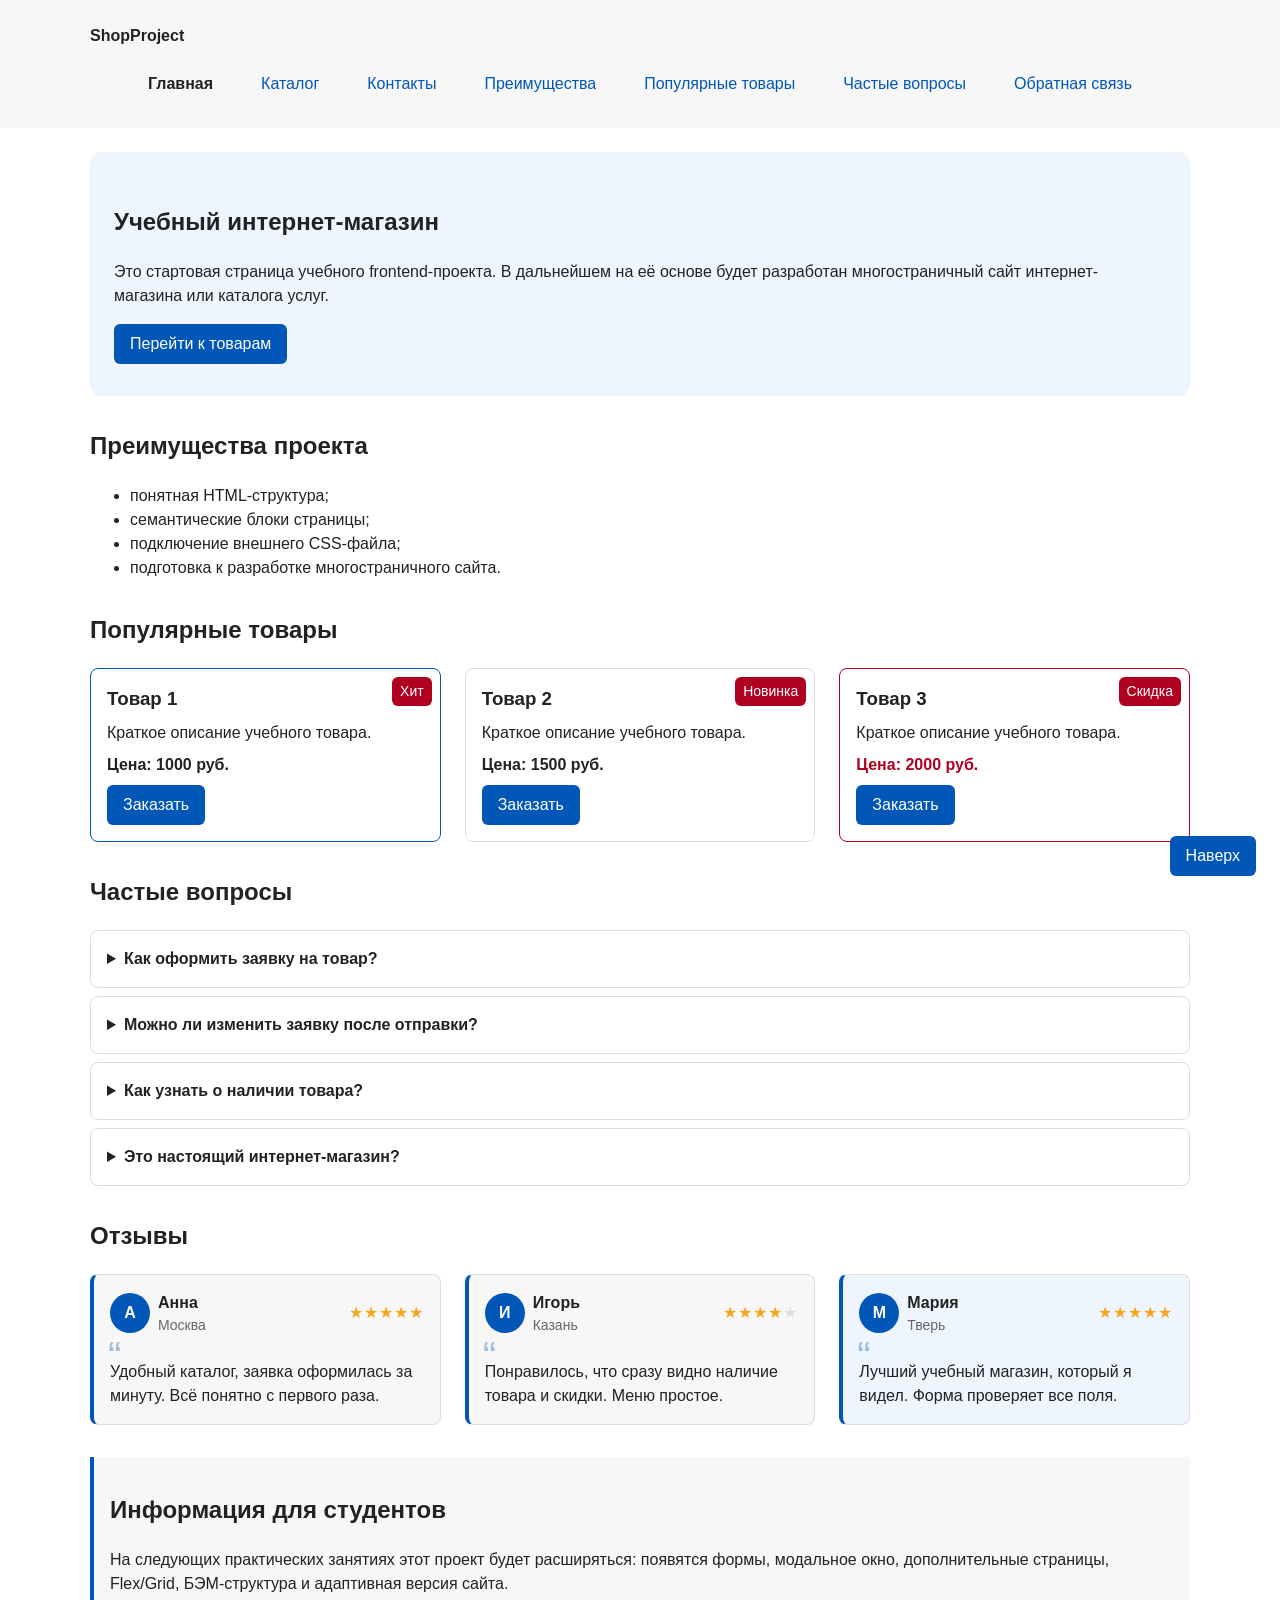
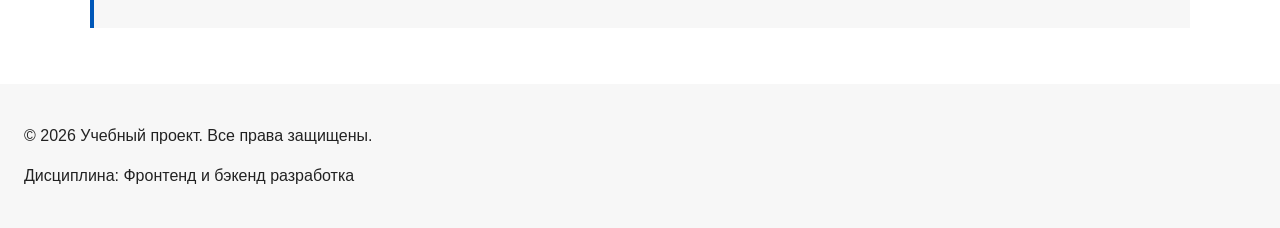
==== commit 22a7c827: "feat: add more styles to order dialog" ====
--- a/index.html
+++ b/index.html
@@ -88,153 +88,37 @@
     <section class="section faq" id="faq">
       <h2 class="section__title">Частые вопросы</h2>
 
-      <p class="faq__intro">
-        Ответы на самые частые вопросы о заявках, каталоге и работе сайта.
-        Нажмите на вопрос, чтобы раскрыть ответ.
-      </p>
-
-      <div class="faq__group">
-        <h3 class="faq__group-title">Заявка</h3>
-
-        <details class="faq__item">
-          <summary class="faq__question">Как оформить заявку на товар?</summary>
-          <div class="faq__answer">
-            <ol class="faq__list">
-              <li>Найдите товар в блоке «Популярные товары».</li>
-              <li>Нажмите кнопку «Заказать» в его карточке.</li>
-              <li>Заполните форму в открывшемся окне: название выбранного товара уже указано вверху.</li>
-              <li>Нажмите «Отправить заявку». Под блоком отзывов появится сообщение об успешной отправке.</li>
-            </ol>
-          </div>
-        </details>
-
-        <details class="faq__item">
-          <summary class="faq__question">Какие поля в форме обязательны?</summary>
-          <div class="faq__answer">
-            <p>Обязательные поля отмечены красной «звёздочкой»:</p>
-            <ul class="faq__list">
-              <li>имя (не короче двух символов);</li>
-              <li>e-mail в формате <code class="faq__code">name@example.ru</code>;</li>
-              <li>телефон в формате <code class="faq__code">+7 (900) 000-00-00</code>;</li>
-              <li>тема заявки;</li>
-              <li>согласие на обработку данных.</li>
-            </ul>
-            <p>Дата связи и комментарий необязательны.</p>
-          </div>
-        </details>
-
-        <details class="faq__item">
-          <summary class="faq__question">Почему форма не отправляется и поле подсвечено красным?</summary>
-          <div class="faq__answer">
-            <p>
-              Форма проверяет данные перед отправкой. Красная рамка означает,
-              что значение пустое или записано неверно, чаще всего это телефон
-              не в том формате. Исправьте поле: рамка пропадёт сразу, как только
-              значение станет корректным.
-            </p>
-          </div>
-        </details>
-
-        <details class="faq__item">
-          <summary class="faq__question">Можно ли изменить или отменить заявку после отправки?</summary>
-          <div class="faq__answer">
-            <p>
-              Да. Напишите или позвоните по контактам со страницы
-              <a href="contacts.html">«Контакты»</a> и назовите товар,
-              который указали в заявке. Учебная версия сайта не хранит заявки,
-              поэтому изменения вносятся только по обращению.
-            </p>
-          </div>
-        </details>
-      </div>
-
-      <div class="faq__group">
-        <h3 class="faq__group-title">Каталог и товары</h3>
-
-        <details class="faq__item">
-          <summary class="faq__question">Как узнать о наличии товара?</summary>
-          <div class="faq__answer">
-            <p>
-              Наличие видно в <a href="catalog.html">каталоге</a> по карточке:
-              у недоступных товаров серый фон, бейдж «Нет в наличии»
-              и неактивная кнопка «Недоступно».
-            </p>
-          </div>
-        </details>
-
-        <details class="faq__item">
-          <summary class="faq__question">Что означают бейджи «Хит», «Новинка» и «Скидка»?</summary>
-          <div class="faq__answer">
-            <ul class="faq__list">
-              <li><strong>Хит</strong> — популярный товар, у карточки синяя рамка;</li>
-              <li><strong>Новинка</strong> — недавно добавленный товар;</li>
-              <li><strong>Скидка</strong> — товар по сниженной цене, рамка и цена выделены красным.</li>
-            </ul>
-          </div>
-        </details>
-
-        <details class="faq__item">
-          <summary class="faq__question">Работают ли фильтры в каталоге?</summary>
-          <div class="faq__answer">
-            <p>
-              Пока нет. Блок фильтров в учебной версии показывает раскладку
-              страницы: категории и диапазон цены. Фильтрация карточек
-              будет добавлена позже вместе с JavaScript.
-              При прокрутке списка блок фильтров остаётся на экране слева.
-            </p>
-          </div>
-        </details>
-
-        <details class="faq__item">
-          <summary class="faq__question">Как быстро перейти к нужному разделу?</summary>
-          <div class="faq__answer">
-            <p>
-              Используйте меню в шапке: пункты «Преимущества», «Популярные товары»
-              и «Частые вопросы» плавно прокручивают страницу к нужному блоку,
-              а «Каталог» и «Контакты» открывают отдельные страницы.
-              Кнопка «Наверх» в правом нижнем углу возвращает к началу страницы.
-            </p>
-          </div>
-        </details>
-      </div>
-
-      <div class="faq__group">
-        <h3 class="faq__group-title">О сайте</h3>
-
-        <details class="faq__item">
-          <summary class="faq__question">Это настоящий интернет-магазин?</summary>
-          <div class="faq__answer">
-            <p>
-              Нет, это учебный проект по дисциплине «Фронтенд и бэкенд разработка».
-              Товары, цены, отзывы и заявки вымышленные, оплата и доставка
-              не подключены.
-            </p>
-          </div>
-        </details>
-
-        <details class="faq__item">
-          <summary class="faq__question">Какие данные сохраняются и куда они уходят?</summary>
-          <div class="faq__answer">
-            <p>
-              Никуда. Сайт работает только в браузере: форма проверяется скриптом
-              на странице, а введённые данные не отправляются на сервер и не сохраняются.
-              После успешной отправки форма очищается.
-            </p>
-          </div>
-        </details>
-
-        <details class="faq__item">
-          <summary class="faq__question">Удобно ли пользоваться сайтом с клавиатуры?</summary>
-          <div class="faq__answer">
-            <p>
-              Да. Все ссылки, кнопки и поля формы доступны через <kbd class="faq__key">Tab</kbd>
-              и имеют видимую рамку фокуса. Вопросы в этом разделе раскрываются
-              клавишами <kbd class="faq__key">Enter</kbd> и <kbd class="faq__key">Пробел</kbd>, а окно заявки
-              закрывается клавишей <kbd class="faq__key">Esc</kbd>.
-            </p>
-          </div>
-        </details>
-      </div>
+      <details class="faq__item">
+        <summary class="faq__question">Как оформить заявку на товар?</summary>
+        <p class="faq__answer">
+          Нажмите кнопку «Заказать» в карточке товара, заполните форму
+          в открывшемся окне и отправьте заявку.
+        </p>
+      </details>
+
+      <details class="faq__item">
+        <summary class="faq__question">Можно ли изменить заявку после отправки?</summary>
+        <p class="faq__answer">
+          Да. Свяжитесь с нами по контактам со страницы «Контакты»
+          и назовите товар, который указывали в заявке.
+        </p>
+      </details>
+
+      <details class="faq__item">
+        <summary class="faq__question">Как узнать о наличии товара?</summary>
+        <p class="faq__answer">
+          Наличие указано в каталоге: у недоступных товаров стоит бейдж
+          «Нет в наличии», а кнопка неактивна.
+        </p>
+      </details>
+
+      <details class="faq__item">
+        <summary class="faq__question">Это настоящий интернет-магазин?</summary>
+        <p class="faq__answer">
+          Нет, это учебный проект по дисциплине «Фронтенд и бэкенд разработка».
+          Товары и заявки вымышленные.
+        </p>
+      </details>
     </section>
 
     <section class="section reviews" id="reviews">
@@ -313,13 +197,16 @@
   </footer>
 
   <dialog class="order-dialog" id="order-dialog" aria-labelledby="order-dialog-title">
-    <h2 class="order-dialog__title" id="order-dialog-title">Оформление заявки</h2>
+    <header class="order-dialog__header">
+      <h2 class="order-dialog__title" id="order-dialog-title">Оформление заявки</h2>
+      <button class="order-dialog__close" type="button" aria-label="Закрыть окно" data-close-dialog>&times;</button>
+    </header>
     <p class="order-dialog__product" id="order-dialog-product" hidden></p>
 
     <form class="order-form" id="order-form" action="#" method="post" novalidate>
       <input id="selected-product" name="selected-product" type="hidden">
 
-      <p class="order-form__note">Поля, отмеченные <span aria-hidden="true">*</span>«звёздочкой», обязательны для заполнения.</p>
+      <p class="order-form__note">Поля, отмеченные звёздочкой <span aria-hidden="true">(*)</span>, обязательны для заполнения.</p>
 
       <div class="order-form__field">
         <label class="order-form__label" for="order-name">Имя <span class="order-form__required" aria-hidden="true">*</span></label>
@@ -331,6 +218,7 @@
           placeholder="Введите ваше имя"
           minlength="2"
           autocomplete="given-name"
+          autofocus
           required
         >
       </div>
--- a/css/style.css
+++ b/css/style.css
@@ -369,46 +369,9 @@
 }
 
 .faq__answer {
+  margin: 0;
   padding: 0 var(--space-md) var(--space-md);
   color: var(--color-muted);
-}
-
-.faq__answer > :first-child {
-  margin-top: 0;
-}
-
-.faq__answer > :last-child {
-  margin-bottom: 0;
-}
-
-.faq__intro {
-  margin: 0 0 var(--space-lg);
-  color: var(--color-muted);
-}
-
-.faq__group {
-  margin-bottom: var(--space-lg);
-}
-
-.faq__group-title {
-  margin: 0 0 var(--space-sm);
-  padding-left: var(--space-sm);
-  border-left: 4px solid var(--color-primary);
-}
-
-.faq__list {
-  margin: var(--space-sm) 0;
-  padding-left: var(--space-lg);
-}
-
-.faq__code,
-.faq__key {
-  padding: 1px 6px;
-  border: 1px solid var(--color-border);
-  border-radius: var(--radius-sm);
-  background-color: var(--color-surface);
-  color: var(--color-text);
-  font-size: 0.9em;
 }
 
 .reviews__list {
@@ -517,7 +480,9 @@
   max-height: calc(100vh - 32px);
   padding: var(--space-lg);
   border: none;
+  border-top: 6px solid var(--color-primary);
   border-radius: var(--radius-lg);
+  box-shadow: 0 20px 48px rgba(0, 0, 0, 0.3);
   overflow-y: auto;
   overscroll-behavior: contain;
 }
@@ -528,7 +493,8 @@
 }
 
 .order-dialog::backdrop {
-  background-color: rgba(0, 0, 0, 0.5);
+  background-color: rgba(0, 20, 50, 0.55);
+  backdrop-filter: blur(3px);
 }
 
 .order-dialog[open] {
@@ -559,20 +525,55 @@
   }
 }
 
+.order-dialog__header {
+  display: flex;
+  align-items: flex-start;
+  justify-content: space-between;
+  gap: var(--space-md);
+  margin-bottom: var(--space-md);
+}
+
 .order-dialog__title {
-  margin-top: 0;
+  margin: 0;
+  color: var(--color-primary-dark);
+}
+
+.order-dialog__close {
+  flex-shrink: 0;
+  width: 36px;
+  height: 36px;
+  border: none;
+  border-radius: 50%;
+  color: var(--color-muted);
+  background-color: var(--color-surface);
+  font-size: 24px;
+  line-height: 1;
+  cursor: pointer;
+  transition: color 0.2s, background-color 0.2s;
+}
+
+.order-dialog__close:hover {
+  color: var(--color-white);
+  background-color: var(--color-danger);
+}
+
+.order-dialog__close:focus-visible {
+  outline: 2px solid var(--color-primary);
+  outline-offset: 3px;
 }
 
 .order-dialog__product {
-  margin: calc(var(--space-sm) * -1) 0 var(--space-md);
+  margin: 0 0 var(--space-md);
   padding: var(--space-sm) var(--space-md);
   border-left: 4px solid var(--color-primary);
+  border-radius: 0 var(--radius-sm) var(--radius-sm) 0;
   background-color: var(--color-surface-accent);
   font-weight: 700;
 }
 
 .order-form__note {
   margin: 0 0 var(--space-md);
+  font-size: 14px;
   color: var(--color-muted);
 }
 
@@ -587,6 +588,7 @@
 .order-form__label {
   display: block;
   margin-bottom: var(--space-xs);
+  font-weight: 700;
 }
 
 .order-form__input,
@@ -596,7 +598,29 @@
   padding: 10px 12px;
   border: 1px solid var(--color-border);
   border-radius: var(--radius-sm);
+  background-color: var(--color-bg);
   font: inherit;
+  transition: border-color 0.2s, box-shadow 0.2s, background-color 0.2s;
+}
+
+.order-form__input::placeholder,
+.order-form__textarea::placeholder {
+  color: #9a9a9a;
+}
+
+.order-form__textarea {
+  resize: vertical;
+  min-height: 96px;
+}
+
+/* Custom arrow for the native select. */
+.order-form__select {
+  padding-right: 36px;
+  appearance: none;
+  background-image: url("data:image/svg+xml,%3Csvg xmlns='http://www.w3.org/2000/svg' width='12' height='8' viewBox='0 0 12 8'%3E%3Cpath d='M1 1l5 5 5-5' fill='none' stroke='%23666666' stroke-width='2'/%3E%3C/svg%3E");
+  background-repeat: no-repeat;
+  background-position: right 12px center;
+  cursor: pointer;
 }
 
 .order-form__hint {
@@ -619,10 +643,34 @@
   outline-offset: 3px;
 }
 
+.order-form__input:focus,
+.order-form__select:focus,
+.order-form__textarea:focus {
+  border-color: var(--color-primary);
+  box-shadow: 0 0 0 3px rgba(0, 87, 184, 0.15);
+}
+
+/* Valid state is shown only after the user has interacted with the field. */
+.order-form__input:user-valid,
+.order-form__select:user-valid,
+.order-form__textarea:user-valid {
+  border-color: var(--color-success);
+}
+
 .order-form__input[aria-invalid="true"],
 .order-form__select[aria-invalid="true"],
 .order-form__textarea[aria-invalid="true"] {
   border-color: var(--color-danger);
+  background-color: #fff5f6;
+}
+
+.order-form__checkbox {
+  width: 18px;
+  height: 18px;
+  margin-right: var(--space-sm);
+  vertical-align: middle;
+  accent-color: var(--color-primary);
+  cursor: pointer;
 }
 
 .order-form__checkbox[aria-invalid="true"] {
@@ -642,6 +690,11 @@
   background-color: var(--color-bg);
 }
 
+.order-form__actions .button--primary {
+  flex: 1;
+  box-shadow: 0 2px 6px rgba(0, 87, 184, 0.35);
+}
+
 .site-footer {
   padding: var(--space-lg);
   background-color: var(--color-surface);
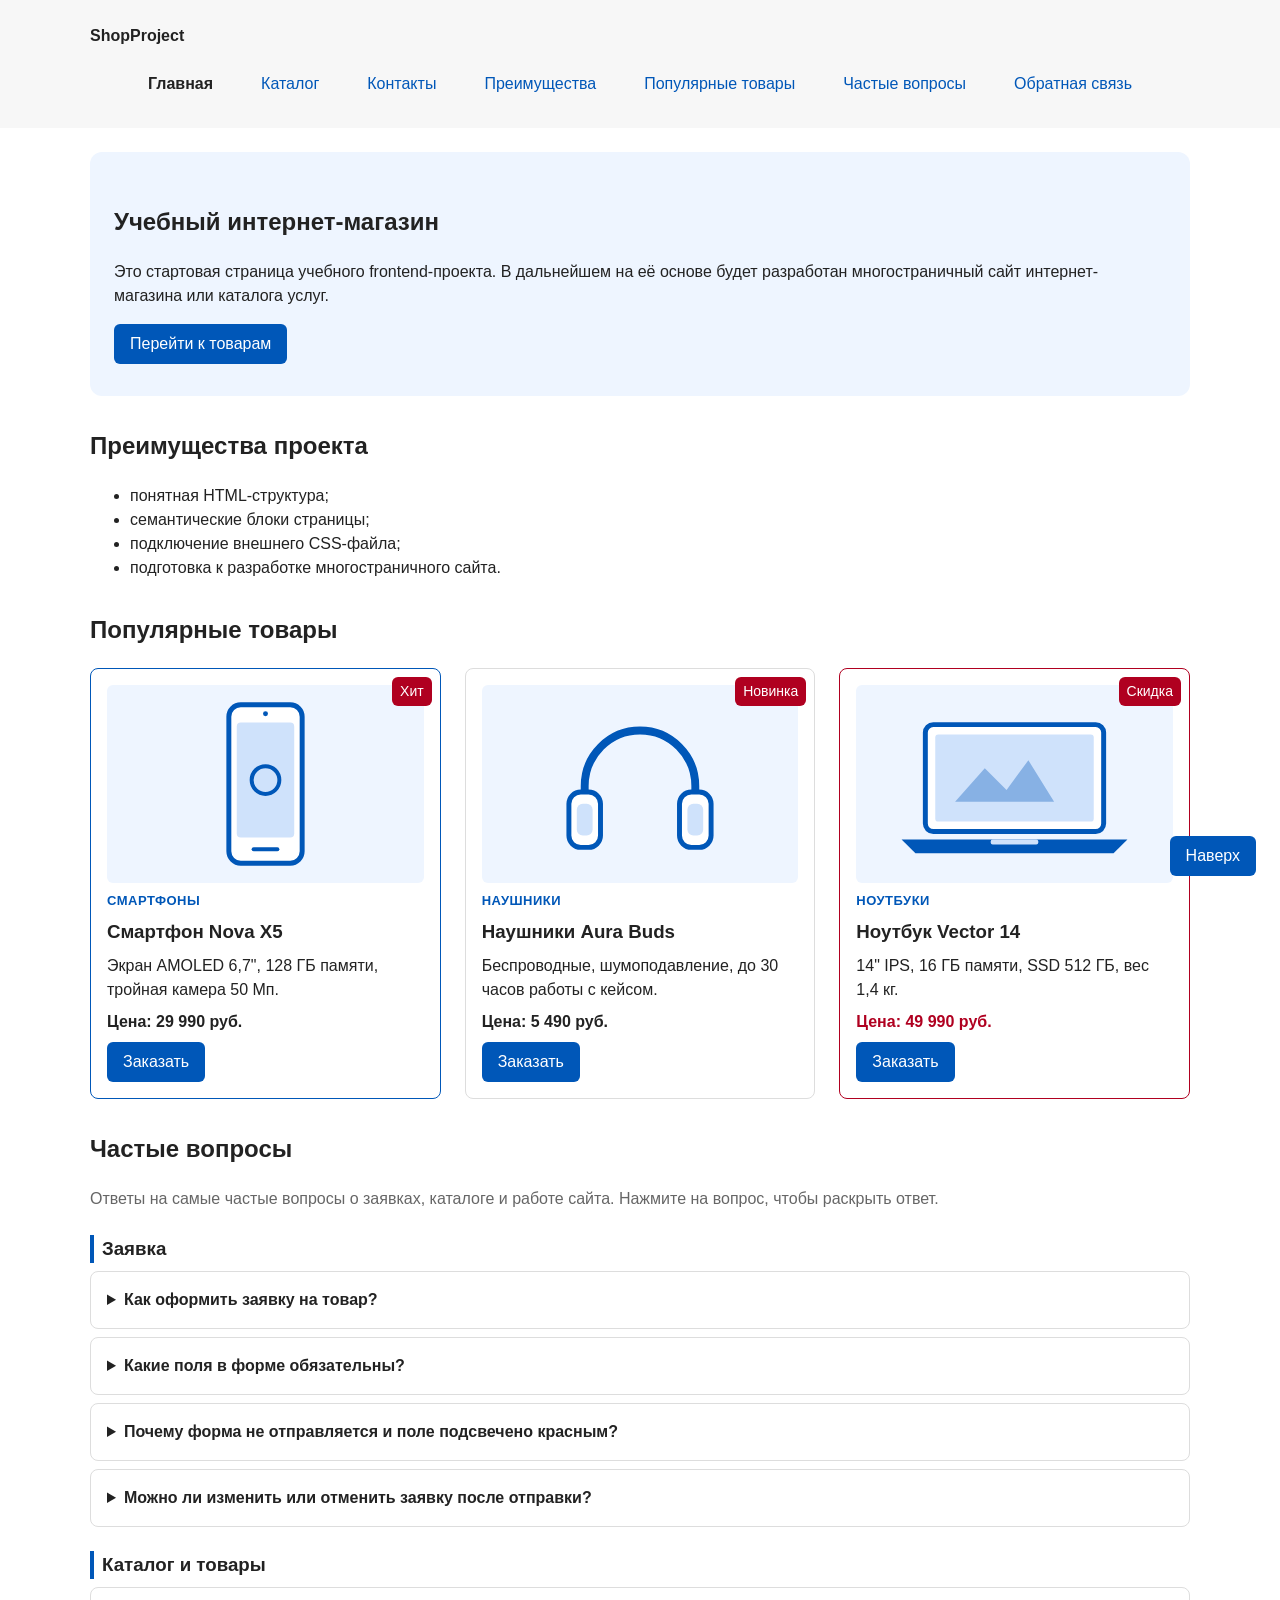
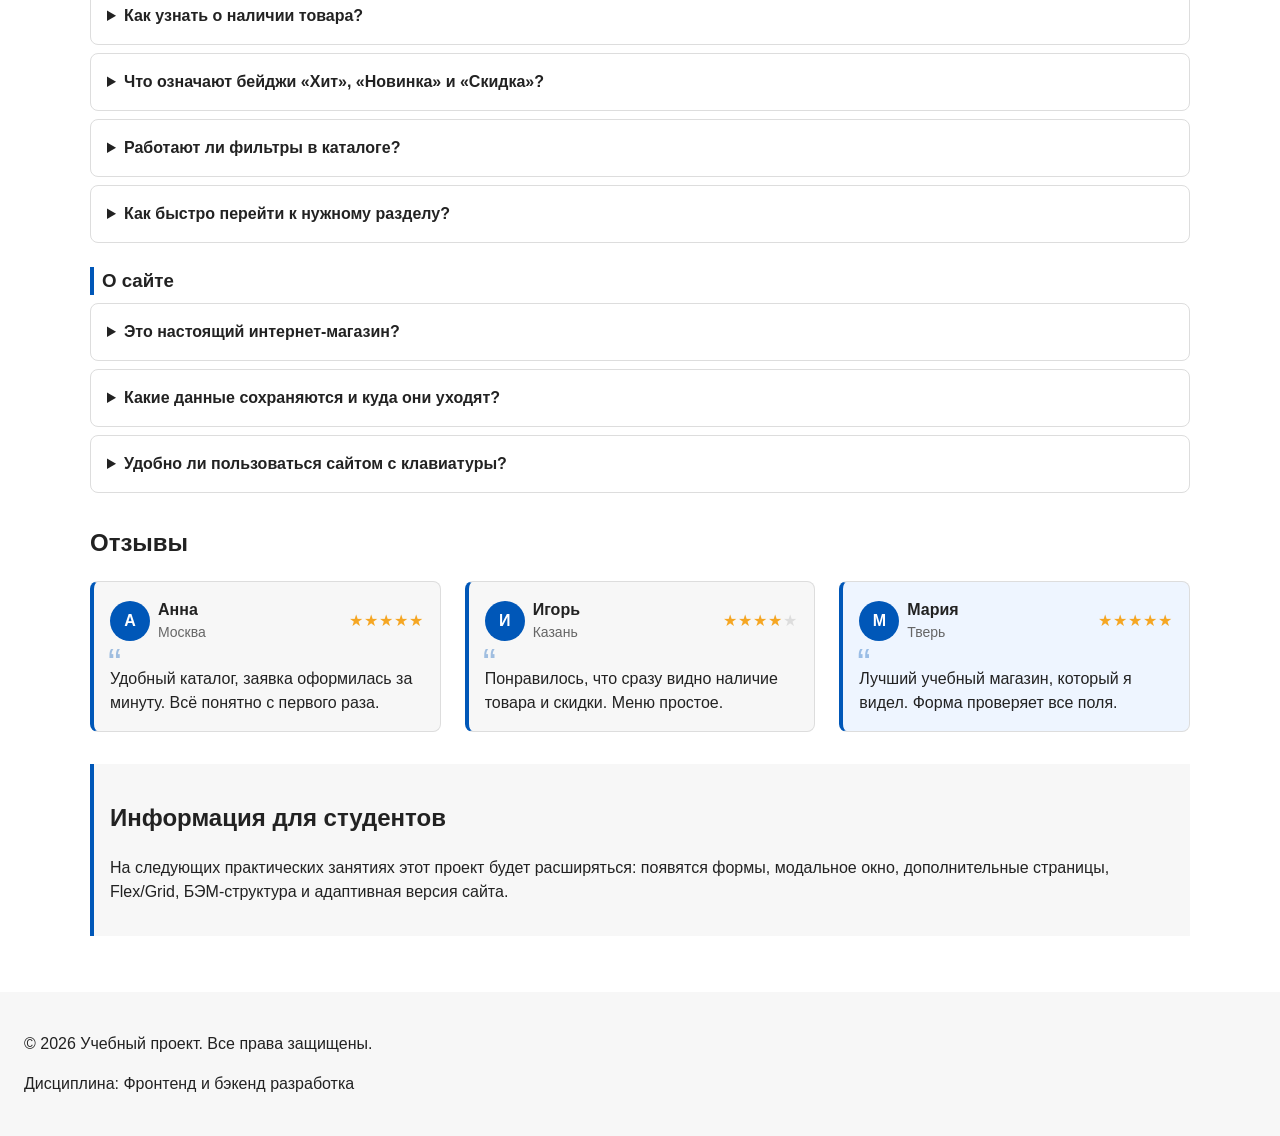
==== commit 0c5255d0: "feat: add product page, real products with categories and images" ====
--- a/index.html
+++ b/index.html
@@ -55,30 +55,36 @@
       <div class="products-grid">
         <article class="product-card product-card--featured">
           <span class="product-card__badge">Хит</span>
-          <h3 class="product-card__title">Товар 1</h3>
-          <p class="product-card__description">Краткое описание учебного товара.</p>
-          <p class="product-card__price">Цена: 1000 руб.</p>
-          <button class="button button--primary product-card__button" type="button" data-product="Товар 1">
+          <img class="product-card__image" src="images/smartphone.svg" alt="" width="320" height="200" loading="lazy">
+          <p class="product-card__category">Смартфоны</p>
+          <h3 class="product-card__title">Смартфон Nova X5</h3>
+          <p class="product-card__description">Экран AMOLED 6,7", 128 ГБ памяти, тройная камера 50 Мп.</p>
+          <p class="product-card__price">Цена: 29&nbsp;990 руб.</p>
+          <button class="button button--primary product-card__button" type="button" data-product="Смартфон Nova X5">
             Заказать
           </button>
         </article>
 
         <article class="product-card">
           <span class="product-card__badge">Новинка</span>
-          <h3 class="product-card__title">Товар 2</h3>
-          <p class="product-card__description">Краткое описание учебного товара.</p>
-          <p class="product-card__price">Цена: 1500 руб.</p>
-          <button class="button button--primary product-card__button" type="button" data-product="Товар 2">
+          <img class="product-card__image" src="images/headphones.svg" alt="" width="320" height="200" loading="lazy">
+          <p class="product-card__category">Наушники</p>
+          <h3 class="product-card__title">Наушники Aura Buds</h3>
+          <p class="product-card__description">Беспроводные, шумоподавление, до 30 часов работы с кейсом.</p>
+          <p class="product-card__price">Цена: 5&nbsp;490 руб.</p>
+          <button class="button button--primary product-card__button" type="button" data-product="Наушники Aura Buds">
             Заказать
           </button>
         </article>
 
         <article class="product-card product-card--discount">
           <span class="product-card__badge">Скидка</span>
-          <h3 class="product-card__title">Товар 3</h3>
-          <p class="product-card__description">Краткое описание учебного товара.</p>
-          <p class="product-card__price">Цена: 2000 руб.</p>
-          <button class="button button--primary product-card__button" type="button" data-product="Товар 3">
+          <img class="product-card__image" src="images/laptop.svg" alt="" width="320" height="200" loading="lazy">
+          <p class="product-card__category">Ноутбуки</p>
+          <h3 class="product-card__title">Ноутбук Vector 14</h3>
+          <p class="product-card__description">14" IPS, 16 ГБ памяти, SSD 512 ГБ, вес 1,4 кг.</p>
+          <p class="product-card__price">Цена: 49&nbsp;990 руб.</p>
+          <button class="button button--primary product-card__button" type="button" data-product="Ноутбук Vector 14">
             Заказать
           </button>
         </article>
@@ -88,37 +94,153 @@
     <section class="section faq" id="faq">
       <h2 class="section__title">Частые вопросы</h2>
 
-      <details class="faq__item">
-        <summary class="faq__question">Как оформить заявку на товар?</summary>
-        <p class="faq__answer">
-          Нажмите кнопку «Заказать» в карточке товара, заполните форму
-          в открывшемся окне и отправьте заявку.
-        </p>
-      </details>
-
-      <details class="faq__item">
-        <summary class="faq__question">Можно ли изменить заявку после отправки?</summary>
-        <p class="faq__answer">
-          Да. Свяжитесь с нами по контактам со страницы «Контакты»
-          и назовите товар, который указывали в заявке.
-        </p>
-      </details>
-
-      <details class="faq__item">
-        <summary class="faq__question">Как узнать о наличии товара?</summary>
-        <p class="faq__answer">
-          Наличие указано в каталоге: у недоступных товаров стоит бейдж
-          «Нет в наличии», а кнопка неактивна.
-        </p>
-      </details>
-
-      <details class="faq__item">
-        <summary class="faq__question">Это настоящий интернет-магазин?</summary>
-        <p class="faq__answer">
-          Нет, это учебный проект по дисциплине «Фронтенд и бэкенд разработка».
-          Товары и заявки вымышленные.
-        </p>
-      </details>
+      <p class="faq__intro">
+        Ответы на самые частые вопросы о заявках, каталоге и работе сайта.
+        Нажмите на вопрос, чтобы раскрыть ответ.
+      </p>
+
+      <div class="faq__group">
+        <h3 class="faq__group-title">Заявка</h3>
+
+        <details class="faq__item">
+          <summary class="faq__question">Как оформить заявку на товар?</summary>
+          <div class="faq__answer">
+            <ol class="faq__list">
+              <li>Найдите товар в блоке «Популярные товары».</li>
+              <li>Нажмите кнопку «Заказать» в его карточке.</li>
+              <li>Заполните форму в открывшемся окне: название выбранного товара уже указано вверху.</li>
+              <li>Нажмите «Отправить заявку». Под блоком отзывов появится сообщение об успешной отправке.</li>
+            </ol>
+          </div>
+        </details>
+
+        <details class="faq__item">
+          <summary class="faq__question">Какие поля в форме обязательны?</summary>
+          <div class="faq__answer">
+            <p>Обязательные поля отмечены красной «звёздочкой»:</p>
+            <ul class="faq__list">
+              <li>имя (не короче двух символов);</li>
+              <li>e-mail в формате <code class="faq__code">name@example.ru</code>;</li>
+              <li>телефон в формате <code class="faq__code">+7 (900) 000-00-00</code>;</li>
+              <li>тема заявки;</li>
+              <li>согласие на обработку данных.</li>
+            </ul>
+            <p>Дата связи и комментарий необязательны.</p>
+          </div>
+        </details>
+
+        <details class="faq__item">
+          <summary class="faq__question">Почему форма не отправляется и поле подсвечено красным?</summary>
+          <div class="faq__answer">
+            <p>
+              Форма проверяет данные перед отправкой. Красная рамка означает,
+              что значение пустое или записано неверно, чаще всего это телефон
+              не в том формате. Исправьте поле: рамка пропадёт сразу, как только
+              значение станет корректным.
+            </p>
+          </div>
+        </details>
+
+        <details class="faq__item">
+          <summary class="faq__question">Можно ли изменить или отменить заявку после отправки?</summary>
+          <div class="faq__answer">
+            <p>
+              Да. Напишите или позвоните по контактам со страницы
+              <a href="contacts.html">«Контакты»</a> и назовите товар,
+              который указали в заявке. Учебная версия сайта не хранит заявки,
+              поэтому изменения вносятся только по обращению.
+            </p>
+          </div>
+        </details>
+      </div>
+
+      <div class="faq__group">
+        <h3 class="faq__group-title">Каталог и товары</h3>
+
+        <details class="faq__item">
+          <summary class="faq__question">Как узнать о наличии товара?</summary>
+          <div class="faq__answer">
+            <p>
+              Наличие видно в <a href="catalog.html">каталоге</a> по карточке:
+              у недоступных товаров серый фон, бейдж «Нет в наличии»
+              и неактивная кнопка «Недоступно».
+            </p>
+          </div>
+        </details>
+
+        <details class="faq__item">
+          <summary class="faq__question">Что означают бейджи «Хит», «Новинка» и «Скидка»?</summary>
+          <div class="faq__answer">
+            <ul class="faq__list">
+              <li><strong>Хит</strong> — популярный товар, у карточки синяя рамка;</li>
+              <li><strong>Новинка</strong> — недавно добавленный товар;</li>
+              <li><strong>Скидка</strong> — товар по сниженной цене, рамка и цена выделены красным.</li>
+            </ul>
+          </div>
+        </details>
+
+        <details class="faq__item">
+          <summary class="faq__question">Работают ли фильтры в каталоге?</summary>
+          <div class="faq__answer">
+            <p>
+              Пока нет. Блок фильтров в учебной версии показывает раскладку
+              страницы: категории и диапазон цены. Фильтрация карточек
+              будет добавлена позже вместе с JavaScript.
+              При прокрутке списка блок фильтров остаётся на экране слева.
+            </p>
+          </div>
+        </details>
+
+        <details class="faq__item">
+          <summary class="faq__question">Как быстро перейти к нужному разделу?</summary>
+          <div class="faq__answer">
+            <p>
+              Используйте меню в шапке: пункты «Преимущества», «Популярные товары»
+              и «Частые вопросы» плавно прокручивают страницу к нужному блоку,
+              а «Каталог» и «Контакты» открывают отдельные страницы.
+              Кнопка «Наверх» в правом нижнем углу возвращает к началу страницы.
+            </p>
+          </div>
+        </details>
+      </div>
+
+      <div class="faq__group">
+        <h3 class="faq__group-title">О сайте</h3>
+
+        <details class="faq__item">
+          <summary class="faq__question">Это настоящий интернет-магазин?</summary>
+          <div class="faq__answer">
+            <p>
+              Нет, это учебный проект по дисциплине «Фронтенд и бэкенд разработка».
+              Товары, цены, отзывы и заявки вымышленные, оплата и доставка
+              не подключены.
+            </p>
+          </div>
+        </details>
+
+        <details class="faq__item">
+          <summary class="faq__question">Какие данные сохраняются и куда они уходят?</summary>
+          <div class="faq__answer">
+            <p>
+              Никуда. Сайт работает только в браузере: форма проверяется скриптом
+              на странице, а введённые данные не отправляются на сервер и не сохраняются.
+              После успешной отправки форма очищается.
+            </p>
+          </div>
+        </details>
+
+        <details class="faq__item">
+          <summary class="faq__question">Удобно ли пользоваться сайтом с клавиатуры?</summary>
+          <div class="faq__answer">
+            <p>
+              Да. Все ссылки, кнопки и поля формы доступны через <kbd class="faq__key">Tab</kbd>
+              и имеют видимую рамку фокуса. Вопросы в этом разделе раскрываются
+              клавишами <kbd class="faq__key">Enter</kbd> и <kbd class="faq__key">Пробел</kbd>, а окно заявки
+              закрывается клавишей <kbd class="faq__key">Esc</kbd>.
+            </p>
+          </div>
+        </details>
+      </div>
     </section>
 
     <section class="section reviews" id="reviews">
@@ -197,16 +319,13 @@
   </footer>
 
   <dialog class="order-dialog" id="order-dialog" aria-labelledby="order-dialog-title">
-    <header class="order-dialog__header">
-      <h2 class="order-dialog__title" id="order-dialog-title">Оформление заявки</h2>
-      <button class="order-dialog__close" type="button" aria-label="Закрыть окно" data-close-dialog>&times;</button>
-    </header>
+    <h2 class="order-dialog__title" id="order-dialog-title">Оформление заявки</h2>
     <p class="order-dialog__product" id="order-dialog-product" hidden></p>
 
     <form class="order-form" id="order-form" action="#" method="post" novalidate>
       <input id="selected-product" name="selected-product" type="hidden">
 
-      <p class="order-form__note">Поля, отмеченные звёздочкой <span aria-hidden="true">(*)</span>, обязательны для заполнения.</p>
+      <p class="order-form__note">Поля, отмеченные <span aria-hidden="true">*</span>«звёздочкой», обязательны для заполнения.</p>
 
       <div class="order-form__field">
         <label class="order-form__label" for="order-name">Имя <span class="order-form__required" aria-hidden="true">*</span></label>
@@ -218,7 +337,6 @@
           placeholder="Введите ваше имя"
           minlength="2"
           autocomplete="given-name"
-          autofocus
           required
         >
       </div>
--- a/css/style.css
+++ b/css/style.css
@@ -171,7 +171,8 @@
   color: var(--color-primary);
 }
 
-/* Separator before the current page name (the current page is not a link). */
+/* Separator before every crumb except the first one (the current page is not a link). */
+.breadcrumbs__link + .breadcrumbs__link::before,
 .breadcrumbs__current::before {
   content: " / ";
   color: var(--color-muted);
@@ -298,6 +299,15 @@
 
 .product-card--discount {
   border-color: var(--color-danger);
+}
+
+.product-card__category {
+  margin: 0;
+  font-size: 13px;
+  font-weight: 700;
+  letter-spacing: 0.5px;
+  text-transform: uppercase;
+  color: var(--color-primary);
 }
 
 .product-card__title,
@@ -330,6 +340,112 @@
   border-radius: var(--radius-sm);
 }
 
+.product-card__image {
+  display: block;
+  width: 100%;
+  height: auto;
+  border-radius: var(--radius-sm);
+}
+
+.product-page {
+  display: grid;
+  grid-template-columns: minmax(280px, 1fr) 1.2fr;
+  grid-template-areas:
+    "media info"
+    "specs specs";
+  gap: var(--space-xl);
+}
+
+.product-page[hidden],
+.product-not-found[hidden] {
+  display: none;
+}
+
+.product-page__media {
+  position: relative;
+  grid-area: media;
+  align-self: start;
+  overflow: hidden;
+  border: 1px solid var(--color-border);
+  border-radius: var(--radius-md);
+}
+
+.product-page__image {
+  display: block;
+  width: 100%;
+  height: auto;
+}
+
+.product-page__info {
+  grid-area: info;
+  display: flex;
+  flex-direction: column;
+  gap: var(--space-sm);
+}
+
+.product-page__title {
+  margin: 0;
+}
+
+.product-page__description {
+  margin: 0;
+  color: var(--color-muted);
+}
+
+.product-page__status {
+  margin: var(--space-sm) 0 0;
+  font-weight: 700;
+  color: var(--color-success);
+}
+
+.product-page__status--unavailable {
+  color: var(--color-danger);
+}
+
+.product-page__price {
+  margin: 0;
+  font-size: 32px;
+  font-weight: 700;
+}
+
+.product-page__actions {
+  display: flex;
+  flex-wrap: wrap;
+  gap: var(--space-sm);
+  margin-top: var(--space-sm);
+}
+
+.product-page__specs {
+  grid-area: specs;
+}
+
+.product-page__specs-title {
+  margin-top: 0;
+}
+
+.specs-table {
+  width: 100%;
+  border-collapse: collapse;
+}
+
+.specs-table__caption {
+  margin-bottom: var(--space-sm);
+  text-align: left;
+  color: var(--color-muted);
+}
+
+.specs-table__name,
+.specs-table__value {
+  padding: var(--space-sm) var(--space-md);
+  border: 1px solid var(--color-border);
+  text-align: left;
+}
+
+.specs-table__name {
+  width: 35%;
+  background-color: var(--color-surface);
+}
+
 .scroll-top {
   position: fixed;
   right: var(--space-lg);
@@ -369,9 +485,46 @@
 }
 
 .faq__answer {
-  margin: 0;
   padding: 0 var(--space-md) var(--space-md);
   color: var(--color-muted);
+}
+
+.faq__answer > :first-child {
+  margin-top: 0;
+}
+
+.faq__answer > :last-child {
+  margin-bottom: 0;
+}
+
+.faq__intro {
+  margin: 0 0 var(--space-lg);
+  color: var(--color-muted);
+}
+
+.faq__group {
+  margin-bottom: var(--space-lg);
+}
+
+.faq__group-title {
+  margin: 0 0 var(--space-sm);
+  padding-left: var(--space-sm);
+  border-left: 4px solid var(--color-primary);
+}
+
+.faq__list {
+  margin: var(--space-sm) 0;
+  padding-left: var(--space-lg);
+}
+
+.faq__code,
+.faq__key {
+  padding: 1px 6px;
+  border: 1px solid var(--color-border);
+  border-radius: var(--radius-sm);
+  background-color: var(--color-surface);
+  color: var(--color-text);
+  font-size: 0.9em;
 }
 
 .reviews__list {
@@ -480,9 +633,7 @@
   max-height: calc(100vh - 32px);
   padding: var(--space-lg);
   border: none;
-  border-top: 6px solid var(--color-primary);
   border-radius: var(--radius-lg);
-  box-shadow: 0 20px 48px rgba(0, 0, 0, 0.3);
   overflow-y: auto;
   overscroll-behavior: contain;
 }
@@ -493,8 +644,7 @@
 }
 
 .order-dialog::backdrop {
-  background-color: rgba(0, 20, 50, 0.55);
-  backdrop-filter: blur(3px);
+  background-color: rgba(0, 0, 0, 0.5);
 }
 
 .order-dialog[open] {
@@ -525,55 +675,20 @@
   }
 }
 
-.order-dialog__header {
-  display: flex;
-  align-items: flex-start;
-  justify-content: space-between;
-  gap: var(--space-md);
-  margin-bottom: var(--space-md);
-}
-
 .order-dialog__title {
-  margin: 0;
-  color: var(--color-primary-dark);
-}
-
-.order-dialog__close {
-  flex-shrink: 0;
-  width: 36px;
-  height: 36px;
-  border: none;
-  border-radius: 50%;
-  color: var(--color-muted);
-  background-color: var(--color-surface);
-  font-size: 24px;
-  line-height: 1;
-  cursor: pointer;
-  transition: color 0.2s, background-color 0.2s;
-}
-
-.order-dialog__close:hover {
-  color: var(--color-white);
-  background-color: var(--color-danger);
-}
-
-.order-dialog__close:focus-visible {
-  outline: 2px solid var(--color-primary);
-  outline-offset: 3px;
+  margin-top: 0;
 }
 
 .order-dialog__product {
-  margin: 0 0 var(--space-md);
+  margin: calc(var(--space-sm) * -1) 0 var(--space-md);
   padding: var(--space-sm) var(--space-md);
   border-left: 4px solid var(--color-primary);
-  border-radius: 0 var(--radius-sm) var(--radius-sm) 0;
   background-color: var(--color-surface-accent);
   font-weight: 700;
 }
 
 .order-form__note {
   margin: 0 0 var(--space-md);
-  font-size: 14px;
   color: var(--color-muted);
 }
 
@@ -588,7 +703,6 @@
 .order-form__label {
   display: block;
   margin-bottom: var(--space-xs);
-  font-weight: 700;
 }
 
 .order-form__input,
@@ -598,29 +712,7 @@
   padding: 10px 12px;
   border: 1px solid var(--color-border);
   border-radius: var(--radius-sm);
-  background-color: var(--color-bg);
   font: inherit;
-  transition: border-color 0.2s, box-shadow 0.2s, background-color 0.2s;
-}
-
-.order-form__input::placeholder,
-.order-form__textarea::placeholder {
-  color: #9a9a9a;
-}
-
-.order-form__textarea {
-  resize: vertical;
-  min-height: 96px;
-}
-
-/* Custom arrow for the native select. */
-.order-form__select {
-  padding-right: 36px;
-  appearance: none;
-  background-image: url("data:image/svg+xml,%3Csvg xmlns='http://www.w3.org/2000/svg' width='12' height='8' viewBox='0 0 12 8'%3E%3Cpath d='M1 1l5 5 5-5' fill='none' stroke='%23666666' stroke-width='2'/%3E%3C/svg%3E");
-  background-repeat: no-repeat;
-  background-position: right 12px center;
-  cursor: pointer;
 }
 
 .order-form__hint {
@@ -643,34 +735,10 @@
   outline-offset: 3px;
 }
 
-.order-form__input:focus,
-.order-form__select:focus,
-.order-form__textarea:focus {
-  border-color: var(--color-primary);
-  box-shadow: 0 0 0 3px rgba(0, 87, 184, 0.15);
-}
-
-/* Valid state is shown only after the user has interacted with the field. */
-.order-form__input:user-valid,
-.order-form__select:user-valid,
-.order-form__textarea:user-valid {
-  border-color: var(--color-success);
-}
-
 .order-form__input[aria-invalid="true"],
 .order-form__select[aria-invalid="true"],
 .order-form__textarea[aria-invalid="true"] {
   border-color: var(--color-danger);
-  background-color: #fff5f6;
-}
-
-.order-form__checkbox {
-  width: 18px;
-  height: 18px;
-  margin-right: var(--space-sm);
-  vertical-align: middle;
-  accent-color: var(--color-primary);
-  cursor: pointer;
 }
 
 .order-form__checkbox[aria-invalid="true"] {
@@ -690,11 +758,6 @@
   background-color: var(--color-bg);
 }
 
-.order-form__actions .button--primary {
-  flex: 1;
-  box-shadow: 0 2px 6px rgba(0, 87, 184, 0.35);
-}
-
 .site-footer {
   padding: var(--space-lg);
   background-color: var(--color-surface);
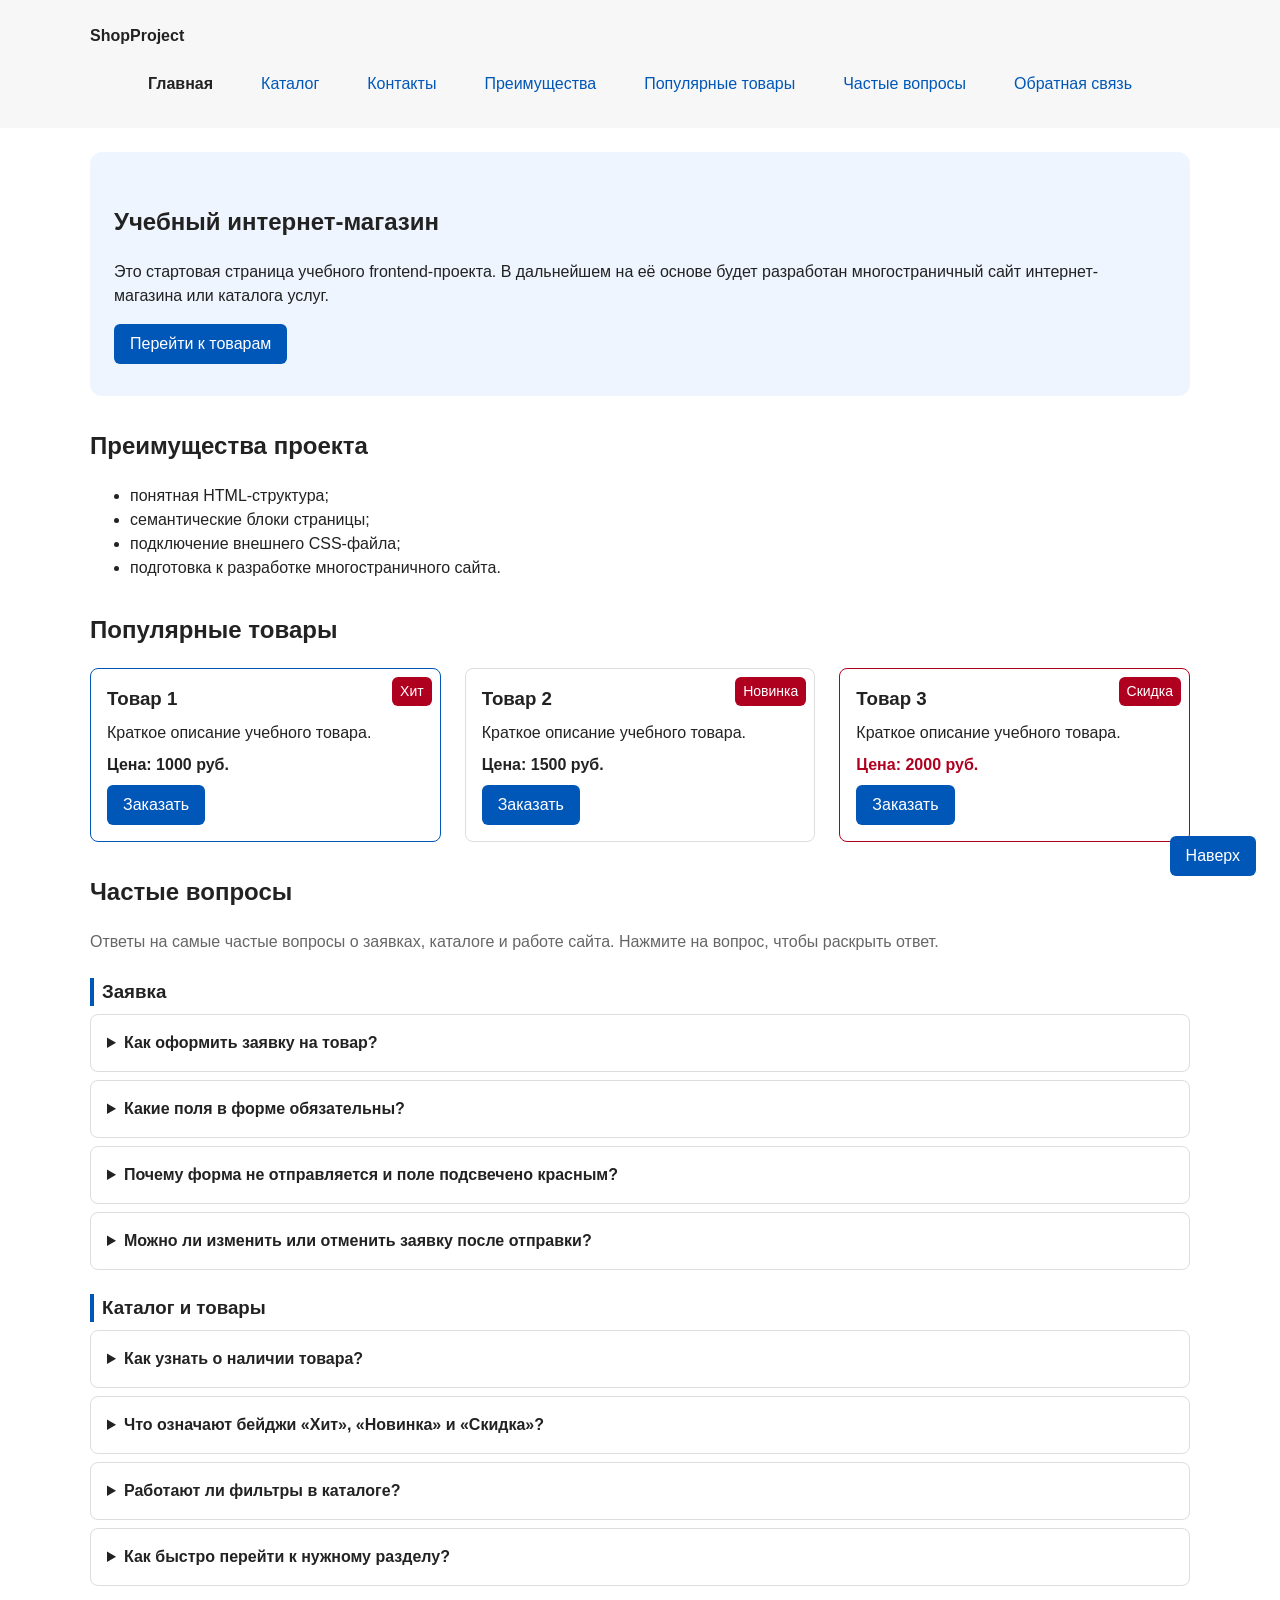
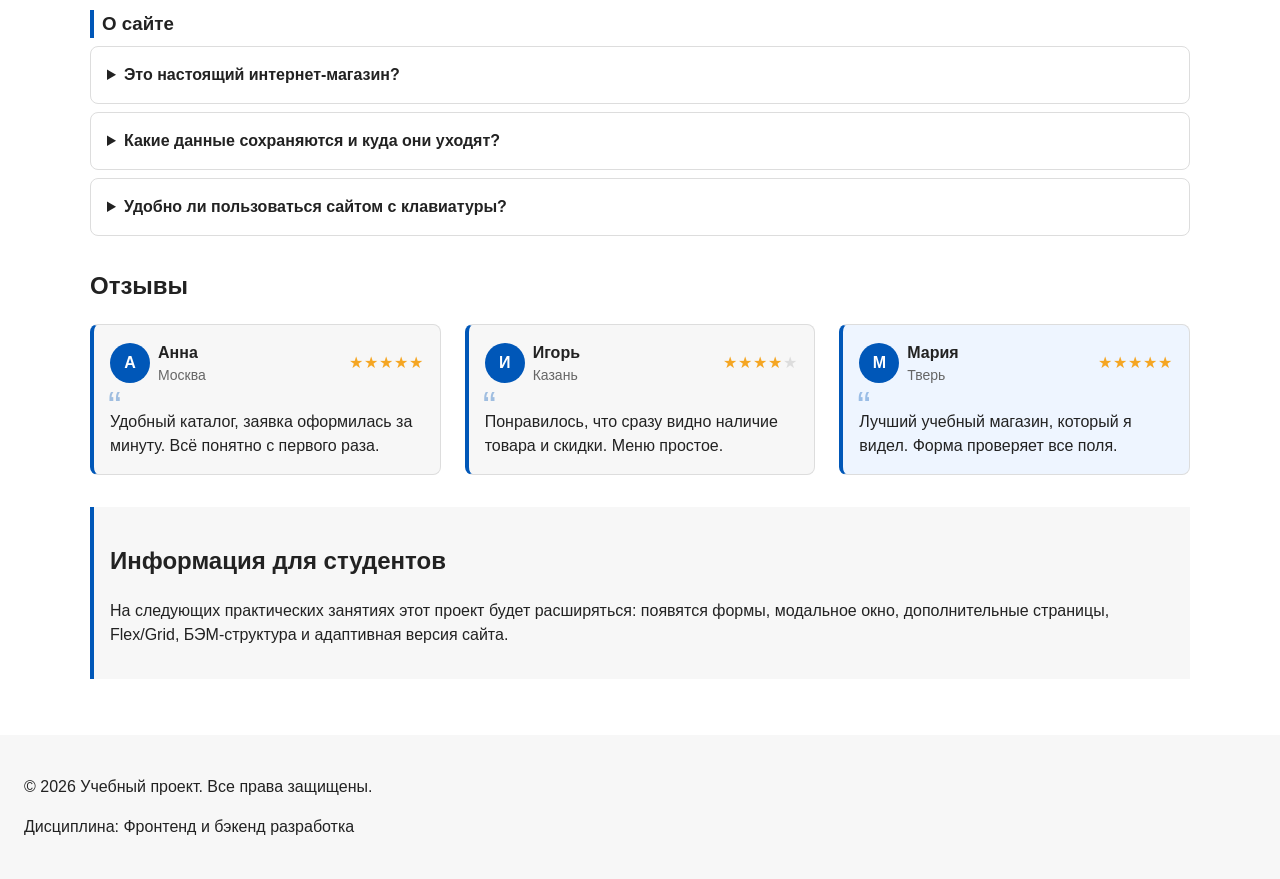
==== commit 0d70f0fa: "Merge pull request #19 from FluFFy0602/feature/dialog-styles Add more styles to order dialog" ====
--- a/index.html
+++ b/index.html
@@ -55,36 +55,30 @@
       <div class="products-grid">
         <article class="product-card product-card--featured">
           <span class="product-card__badge">Хит</span>
-          <img class="product-card__image" src="images/smartphone.svg" alt="" width="320" height="200" loading="lazy">
-          <p class="product-card__category">Смартфоны</p>
-          <h3 class="product-card__title">Смартфон Nova X5</h3>
-          <p class="product-card__description">Экран AMOLED 6,7", 128 ГБ памяти, тройная камера 50 Мп.</p>
-          <p class="product-card__price">Цена: 29&nbsp;990 руб.</p>
-          <button class="button button--primary product-card__button" type="button" data-product="Смартфон Nova X5">
+          <h3 class="product-card__title">Товар 1</h3>
+          <p class="product-card__description">Краткое описание учебного товара.</p>
+          <p class="product-card__price">Цена: 1000 руб.</p>
+          <button class="button button--primary product-card__button" type="button" data-product="Товар 1">
             Заказать
           </button>
         </article>
 
         <article class="product-card">
           <span class="product-card__badge">Новинка</span>
-          <img class="product-card__image" src="images/headphones.svg" alt="" width="320" height="200" loading="lazy">
-          <p class="product-card__category">Наушники</p>
-          <h3 class="product-card__title">Наушники Aura Buds</h3>
-          <p class="product-card__description">Беспроводные, шумоподавление, до 30 часов работы с кейсом.</p>
-          <p class="product-card__price">Цена: 5&nbsp;490 руб.</p>
-          <button class="button button--primary product-card__button" type="button" data-product="Наушники Aura Buds">
+          <h3 class="product-card__title">Товар 2</h3>
+          <p class="product-card__description">Краткое описание учебного товара.</p>
+          <p class="product-card__price">Цена: 1500 руб.</p>
+          <button class="button button--primary product-card__button" type="button" data-product="Товар 2">
             Заказать
           </button>
         </article>
 
         <article class="product-card product-card--discount">
           <span class="product-card__badge">Скидка</span>
-          <img class="product-card__image" src="images/laptop.svg" alt="" width="320" height="200" loading="lazy">
-          <p class="product-card__category">Ноутбуки</p>
-          <h3 class="product-card__title">Ноутбук Vector 14</h3>
-          <p class="product-card__description">14" IPS, 16 ГБ памяти, SSD 512 ГБ, вес 1,4 кг.</p>
-          <p class="product-card__price">Цена: 49&nbsp;990 руб.</p>
-          <button class="button button--primary product-card__button" type="button" data-product="Ноутбук Vector 14">
+          <h3 class="product-card__title">Товар 3</h3>
+          <p class="product-card__description">Краткое описание учебного товара.</p>
+          <p class="product-card__price">Цена: 2000 руб.</p>
+          <button class="button button--primary product-card__button" type="button" data-product="Товар 3">
             Заказать
           </button>
         </article>
@@ -319,13 +313,16 @@
   </footer>
 
   <dialog class="order-dialog" id="order-dialog" aria-labelledby="order-dialog-title">
-    <h2 class="order-dialog__title" id="order-dialog-title">Оформление заявки</h2>
+    <header class="order-dialog__header">
+      <h2 class="order-dialog__title" id="order-dialog-title">Оформление заявки</h2>
+      <button class="order-dialog__close" type="button" aria-label="Закрыть окно" data-close-dialog>&times;</button>
+    </header>
     <p class="order-dialog__product" id="order-dialog-product" hidden></p>
 
     <form class="order-form" id="order-form" action="#" method="post" novalidate>
       <input id="selected-product" name="selected-product" type="hidden">
 
-      <p class="order-form__note">Поля, отмеченные <span aria-hidden="true">*</span>«звёздочкой», обязательны для заполнения.</p>
+      <p class="order-form__note">Поля, отмеченные звёздочкой <span aria-hidden="true">(*)</span>, обязательны для заполнения.</p>
 
       <div class="order-form__field">
         <label class="order-form__label" for="order-name">Имя <span class="order-form__required" aria-hidden="true">*</span></label>
@@ -337,6 +334,7 @@
           placeholder="Введите ваше имя"
           minlength="2"
           autocomplete="given-name"
+          autofocus
           required
         >
       </div>
--- a/css/style.css
+++ b/css/style.css
@@ -171,8 +171,7 @@
   color: var(--color-primary);
 }
 
-/* Separator before every crumb except the first one (the current page is not a link). */
-.breadcrumbs__link + .breadcrumbs__link::before,
+/* Separator before the current page name (the current page is not a link). */
 .breadcrumbs__current::before {
   content: " / ";
   color: var(--color-muted);
@@ -301,15 +300,6 @@
   border-color: var(--color-danger);
 }
 
-.product-card__category {
-  margin: 0;
-  font-size: 13px;
-  font-weight: 700;
-  letter-spacing: 0.5px;
-  text-transform: uppercase;
-  color: var(--color-primary);
-}
-
 .product-card__title,
 .product-card__description {
   margin: 0;
@@ -338,112 +328,6 @@
   color: var(--color-white);
   background-color: var(--color-danger);
   border-radius: var(--radius-sm);
-}
-
-.product-card__image {
-  display: block;
-  width: 100%;
-  height: auto;
-  border-radius: var(--radius-sm);
-}
-
-.product-page {
-  display: grid;
-  grid-template-columns: minmax(280px, 1fr) 1.2fr;
-  grid-template-areas:
-    "media info"
-    "specs specs";
-  gap: var(--space-xl);
-}
-
-.product-page[hidden],
-.product-not-found[hidden] {
-  display: none;
-}
-
-.product-page__media {
-  position: relative;
-  grid-area: media;
-  align-self: start;
-  overflow: hidden;
-  border: 1px solid var(--color-border);
-  border-radius: var(--radius-md);
-}
-
-.product-page__image {
-  display: block;
-  width: 100%;
-  height: auto;
-}
-
-.product-page__info {
-  grid-area: info;
-  display: flex;
-  flex-direction: column;
-  gap: var(--space-sm);
-}
-
-.product-page__title {
-  margin: 0;
-}
-
-.product-page__description {
-  margin: 0;
-  color: var(--color-muted);
-}
-
-.product-page__status {
-  margin: var(--space-sm) 0 0;
-  font-weight: 700;
-  color: var(--color-success);
-}
-
-.product-page__status--unavailable {
-  color: var(--color-danger);
-}
-
-.product-page__price {
-  margin: 0;
-  font-size: 32px;
-  font-weight: 700;
-}
-
-.product-page__actions {
-  display: flex;
-  flex-wrap: wrap;
-  gap: var(--space-sm);
-  margin-top: var(--space-sm);
-}
-
-.product-page__specs {
-  grid-area: specs;
-}
-
-.product-page__specs-title {
-  margin-top: 0;
-}
-
-.specs-table {
-  width: 100%;
-  border-collapse: collapse;
-}
-
-.specs-table__caption {
-  margin-bottom: var(--space-sm);
-  text-align: left;
-  color: var(--color-muted);
-}
-
-.specs-table__name,
-.specs-table__value {
-  padding: var(--space-sm) var(--space-md);
-  border: 1px solid var(--color-border);
-  text-align: left;
-}
-
-.specs-table__name {
-  width: 35%;
-  background-color: var(--color-surface);
 }
 
 .scroll-top {
@@ -633,7 +517,9 @@
   max-height: calc(100vh - 32px);
   padding: var(--space-lg);
   border: none;
+  border-top: 6px solid var(--color-primary);
   border-radius: var(--radius-lg);
+  box-shadow: 0 20px 48px rgba(0, 0, 0, 0.3);
   overflow-y: auto;
   overscroll-behavior: contain;
 }
@@ -644,7 +530,8 @@
 }
 
 .order-dialog::backdrop {
-  background-color: rgba(0, 0, 0, 0.5);
+  background-color: rgba(0, 20, 50, 0.55);
+  backdrop-filter: blur(3px);
 }
 
 .order-dialog[open] {
@@ -675,20 +562,55 @@
   }
 }
 
+.order-dialog__header {
+  display: flex;
+  align-items: flex-start;
+  justify-content: space-between;
+  gap: var(--space-md);
+  margin-bottom: var(--space-md);
+}
+
 .order-dialog__title {
-  margin-top: 0;
+  margin: 0;
+  color: var(--color-primary-dark);
+}
+
+.order-dialog__close {
+  flex-shrink: 0;
+  width: 36px;
+  height: 36px;
+  border: none;
+  border-radius: 50%;
+  color: var(--color-muted);
+  background-color: var(--color-surface);
+  font-size: 24px;
+  line-height: 1;
+  cursor: pointer;
+  transition: color 0.2s, background-color 0.2s;
+}
+
+.order-dialog__close:hover {
+  color: var(--color-white);
+  background-color: var(--color-danger);
+}
+
+.order-dialog__close:focus-visible {
+  outline: 2px solid var(--color-primary);
+  outline-offset: 3px;
 }
 
 .order-dialog__product {
-  margin: calc(var(--space-sm) * -1) 0 var(--space-md);
+  margin: 0 0 var(--space-md);
   padding: var(--space-sm) var(--space-md);
   border-left: 4px solid var(--color-primary);
+  border-radius: 0 var(--radius-sm) var(--radius-sm) 0;
   background-color: var(--color-surface-accent);
   font-weight: 700;
 }
 
 .order-form__note {
   margin: 0 0 var(--space-md);
+  font-size: 14px;
   color: var(--color-muted);
 }
 
@@ -703,6 +625,7 @@
 .order-form__label {
   display: block;
   margin-bottom: var(--space-xs);
+  font-weight: 700;
 }
 
 .order-form__input,
@@ -712,7 +635,29 @@
   padding: 10px 12px;
   border: 1px solid var(--color-border);
   border-radius: var(--radius-sm);
+  background-color: var(--color-bg);
   font: inherit;
+  transition: border-color 0.2s, box-shadow 0.2s, background-color 0.2s;
+}
+
+.order-form__input::placeholder,
+.order-form__textarea::placeholder {
+  color: #9a9a9a;
+}
+
+.order-form__textarea {
+  resize: vertical;
+  min-height: 96px;
+}
+
+/* Custom arrow for the native select. */
+.order-form__select {
+  padding-right: 36px;
+  appearance: none;
+  background-image: url("data:image/svg+xml,%3Csvg xmlns='http://www.w3.org/2000/svg' width='12' height='8' viewBox='0 0 12 8'%3E%3Cpath d='M1 1l5 5 5-5' fill='none' stroke='%23666666' stroke-width='2'/%3E%3C/svg%3E");
+  background-repeat: no-repeat;
+  background-position: right 12px center;
+  cursor: pointer;
 }
 
 .order-form__hint {
@@ -735,10 +680,34 @@
   outline-offset: 3px;
 }
 
+.order-form__input:focus,
+.order-form__select:focus,
+.order-form__textarea:focus {
+  border-color: var(--color-primary);
+  box-shadow: 0 0 0 3px rgba(0, 87, 184, 0.15);
+}
+
+/* Valid state is shown only after the user has interacted with the field. */
+.order-form__input:user-valid,
+.order-form__select:user-valid,
+.order-form__textarea:user-valid {
+  border-color: var(--color-success);
+}
+
 .order-form__input[aria-invalid="true"],
 .order-form__select[aria-invalid="true"],
 .order-form__textarea[aria-invalid="true"] {
   border-color: var(--color-danger);
+  background-color: #fff5f6;
+}
+
+.order-form__checkbox {
+  width: 18px;
+  height: 18px;
+  margin-right: var(--space-sm);
+  vertical-align: middle;
+  accent-color: var(--color-primary);
+  cursor: pointer;
 }
 
 .order-form__checkbox[aria-invalid="true"] {
@@ -758,6 +727,11 @@
   background-color: var(--color-bg);
 }
 
+.order-form__actions .button--primary {
+  flex: 1;
+  box-shadow: 0 2px 6px rgba(0, 87, 184, 0.35);
+}
+
 .site-footer {
   padding: var(--space-lg);
   background-color: var(--color-surface);
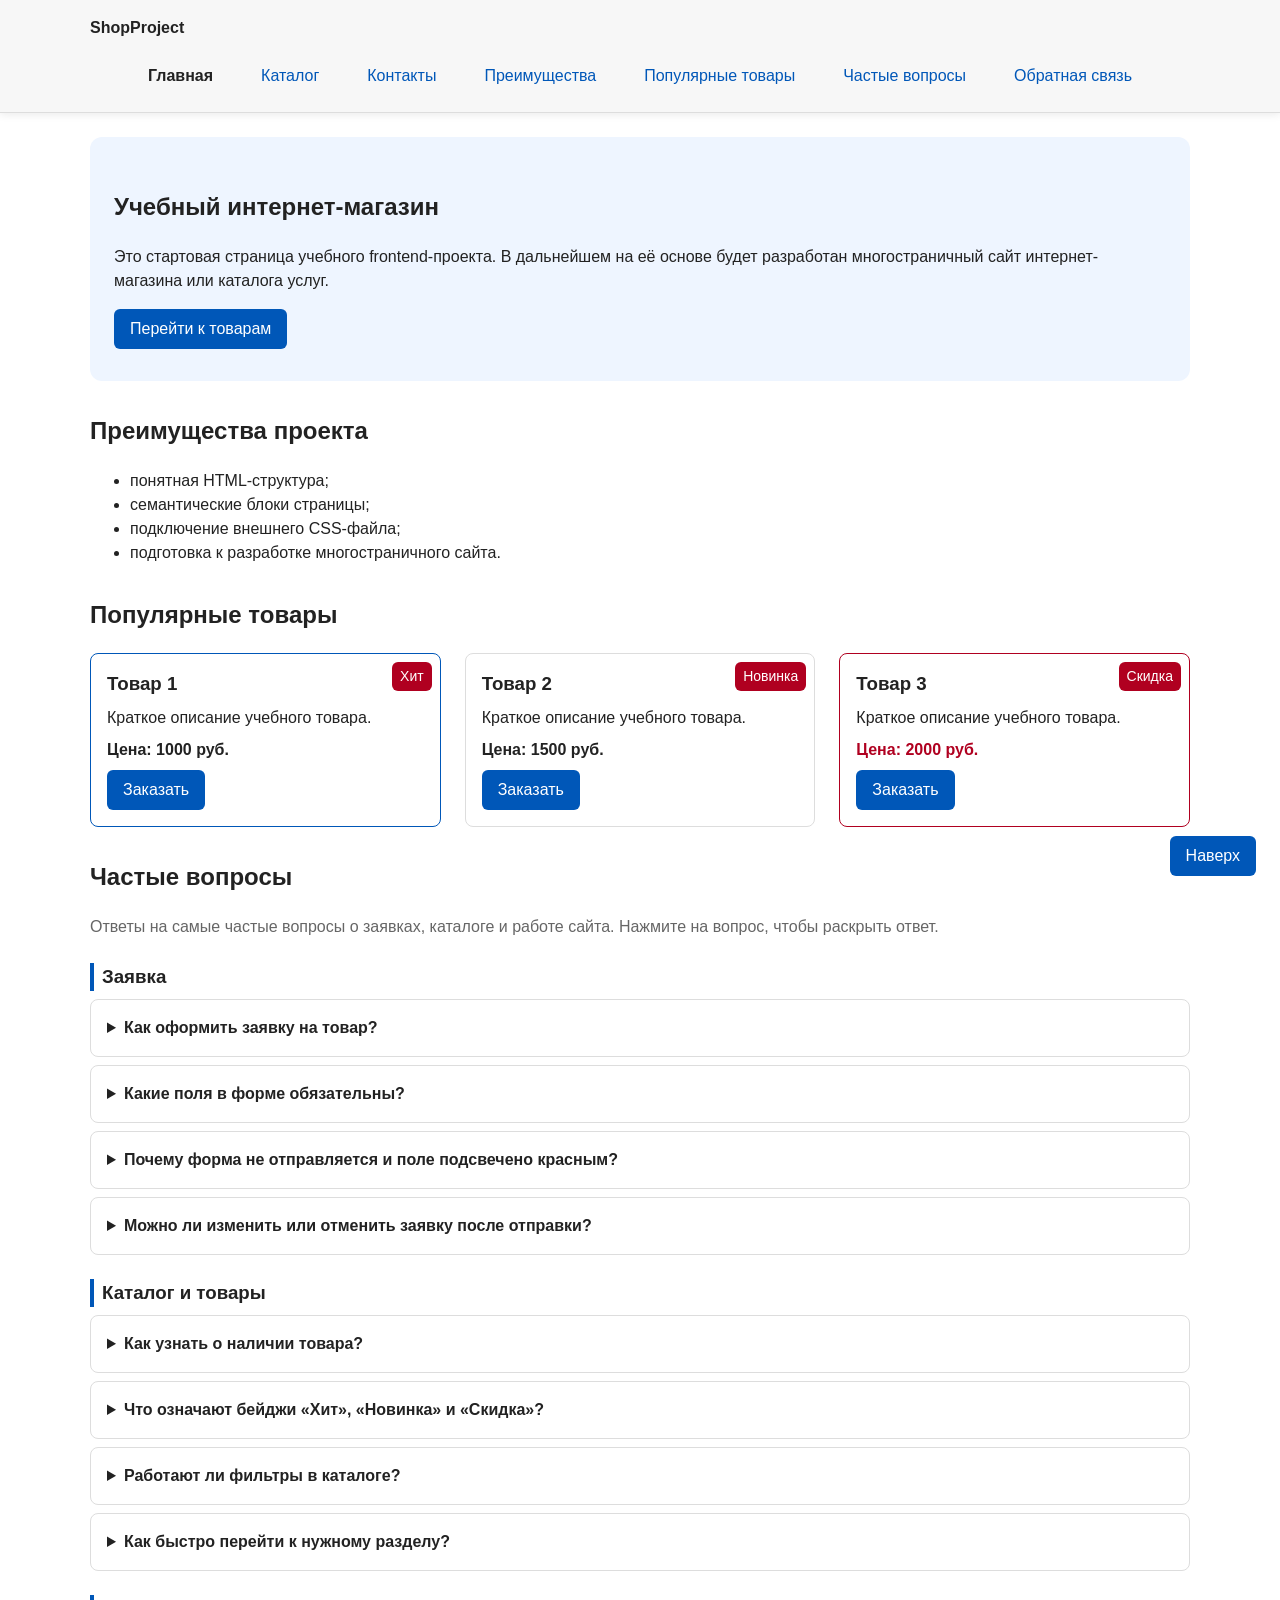
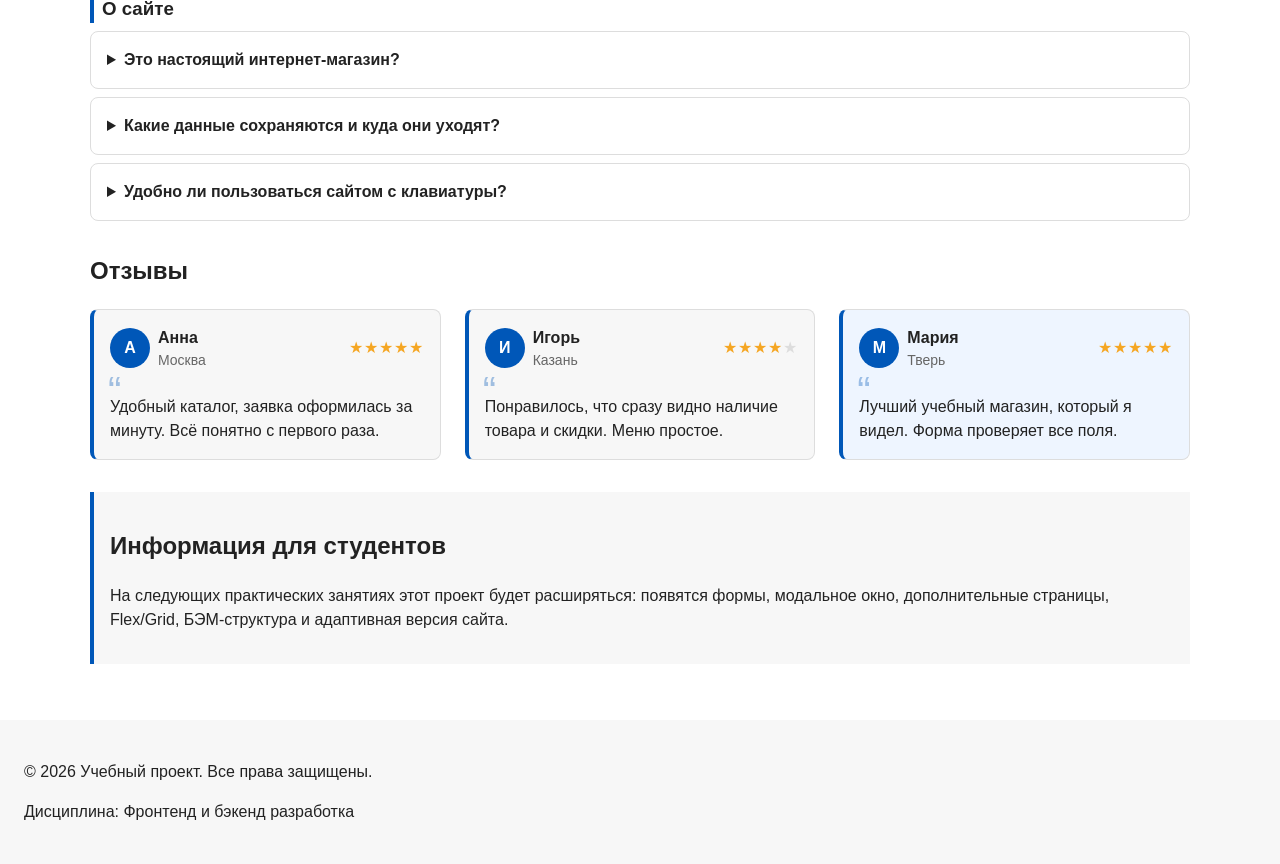
==== commit ca4a3300: "feat: add phone input mask to order form" ====
--- a/index.html
+++ b/index.html
@@ -363,6 +363,7 @@
           placeholder="+7 (900) 000-00-00"
           pattern="^\+7 \(\d{3}\) \d{3}-\d{2}-\d{2}$"
           autocomplete="tel"
+          maxlength="18"
           aria-describedby="order-phone-hint"
           required
         >
--- a/css/style.css
+++ b/css/style.css
@@ -24,6 +24,7 @@
   --radius-lg: 12px;
 
   --container-width: 1100px;
+  --header-height: 113px;
 }
 
 * {
@@ -33,6 +34,8 @@
 /* Smooth scrolling to anchors. */
 html {
   scroll-behavior: smooth;
+  /* Anchor targets must not hide under the sticky header. */
+  scroll-padding-top: var(--header-height);
 }
 
 body {
@@ -117,8 +120,24 @@
 }
 
 .site-header {
-  padding: var(--space-lg);
+  position: sticky;
+  top: 0;
+  z-index: 20;
+  padding: var(--space-md) var(--space-lg);
   background-color: var(--color-surface);
+  border-bottom: 1px solid var(--color-border);
+  box-shadow: 0 2px 8px rgba(0, 0, 0, 0.08);
+}
+
+/* On narrow screens the menu wraps into several rows, so the header is not pinned. */
+@media (max-width: 720px) {
+  :root {
+    --header-height: 0px;
+  }
+
+  .site-header {
+    position: static;
+  }
 }
 
 .site-header__inner {
@@ -213,7 +232,7 @@
   grid-area: filters;
   align-self: start;
   position: sticky;
-  top: var(--space-md);
+  top: calc(var(--header-height) + var(--space-md));
   padding: var(--space-md);
   border: 1px solid var(--color-border);
   border-radius: var(--radius-md);
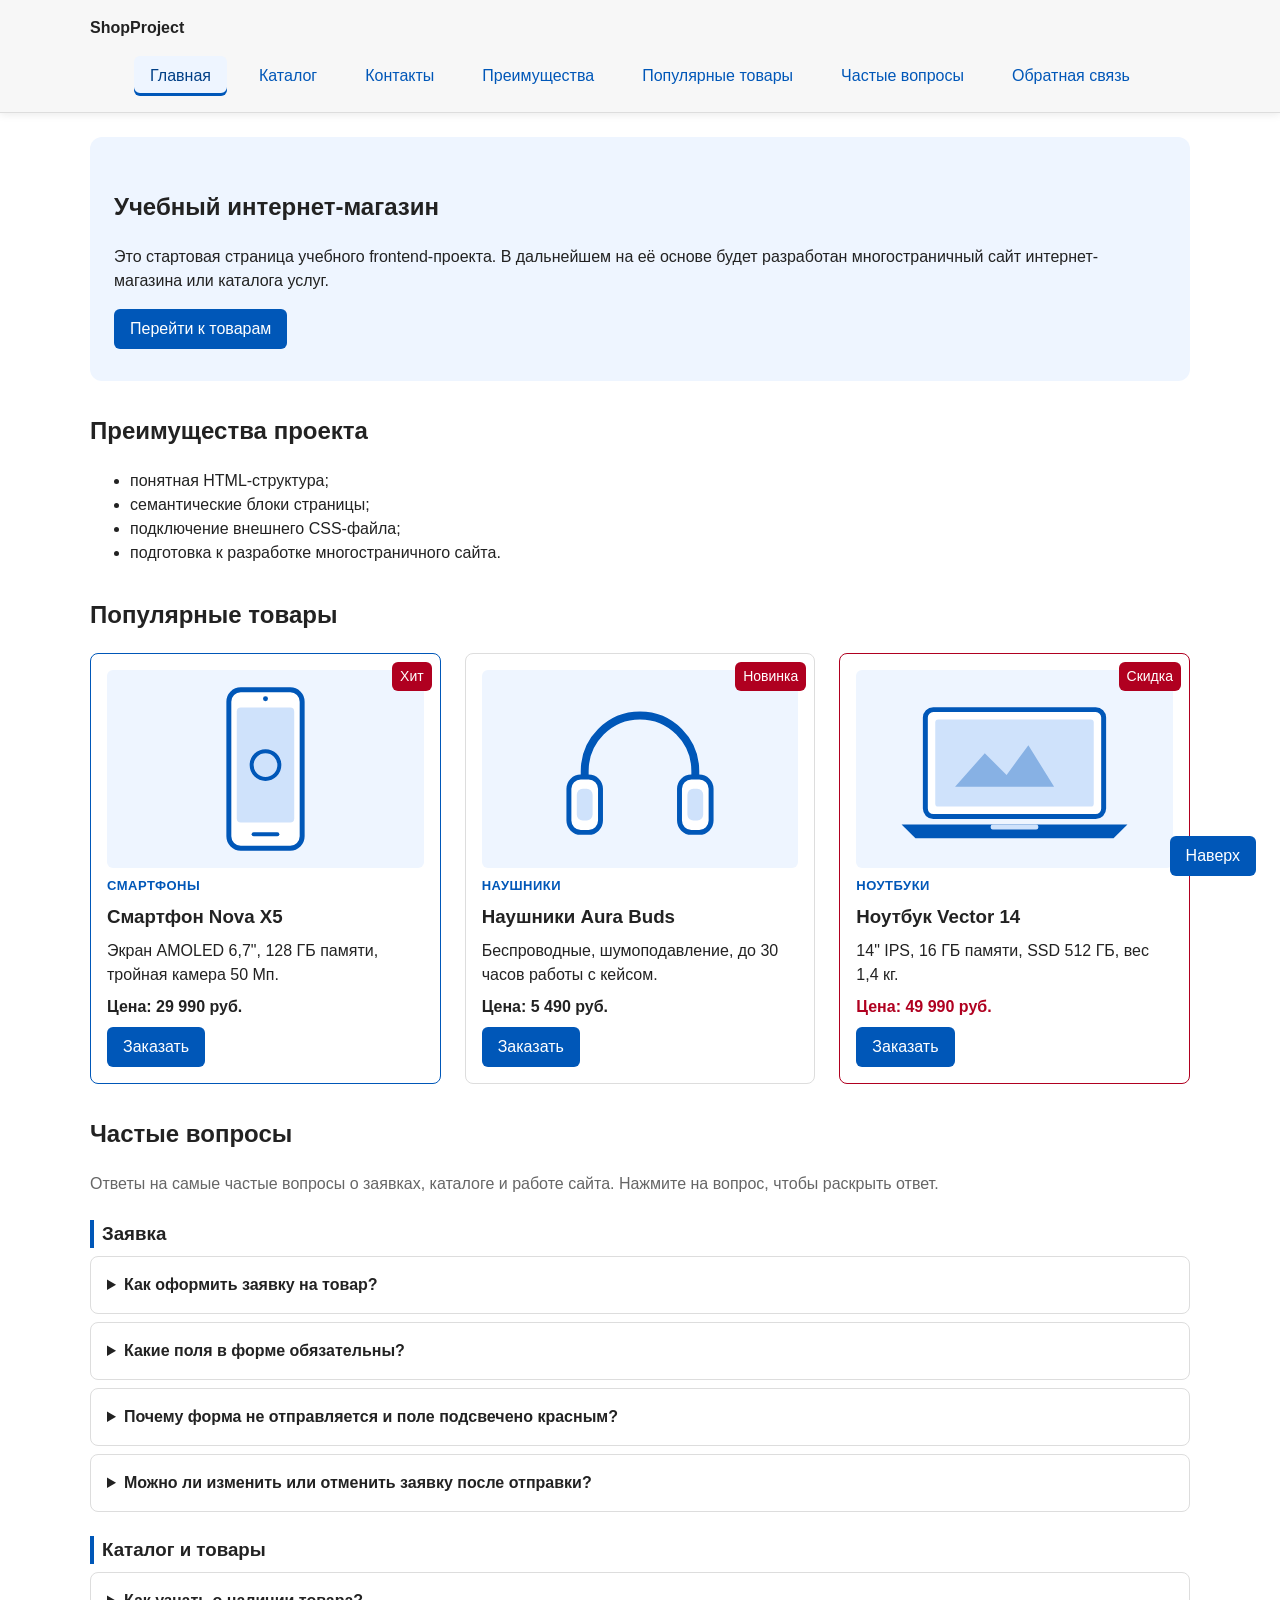
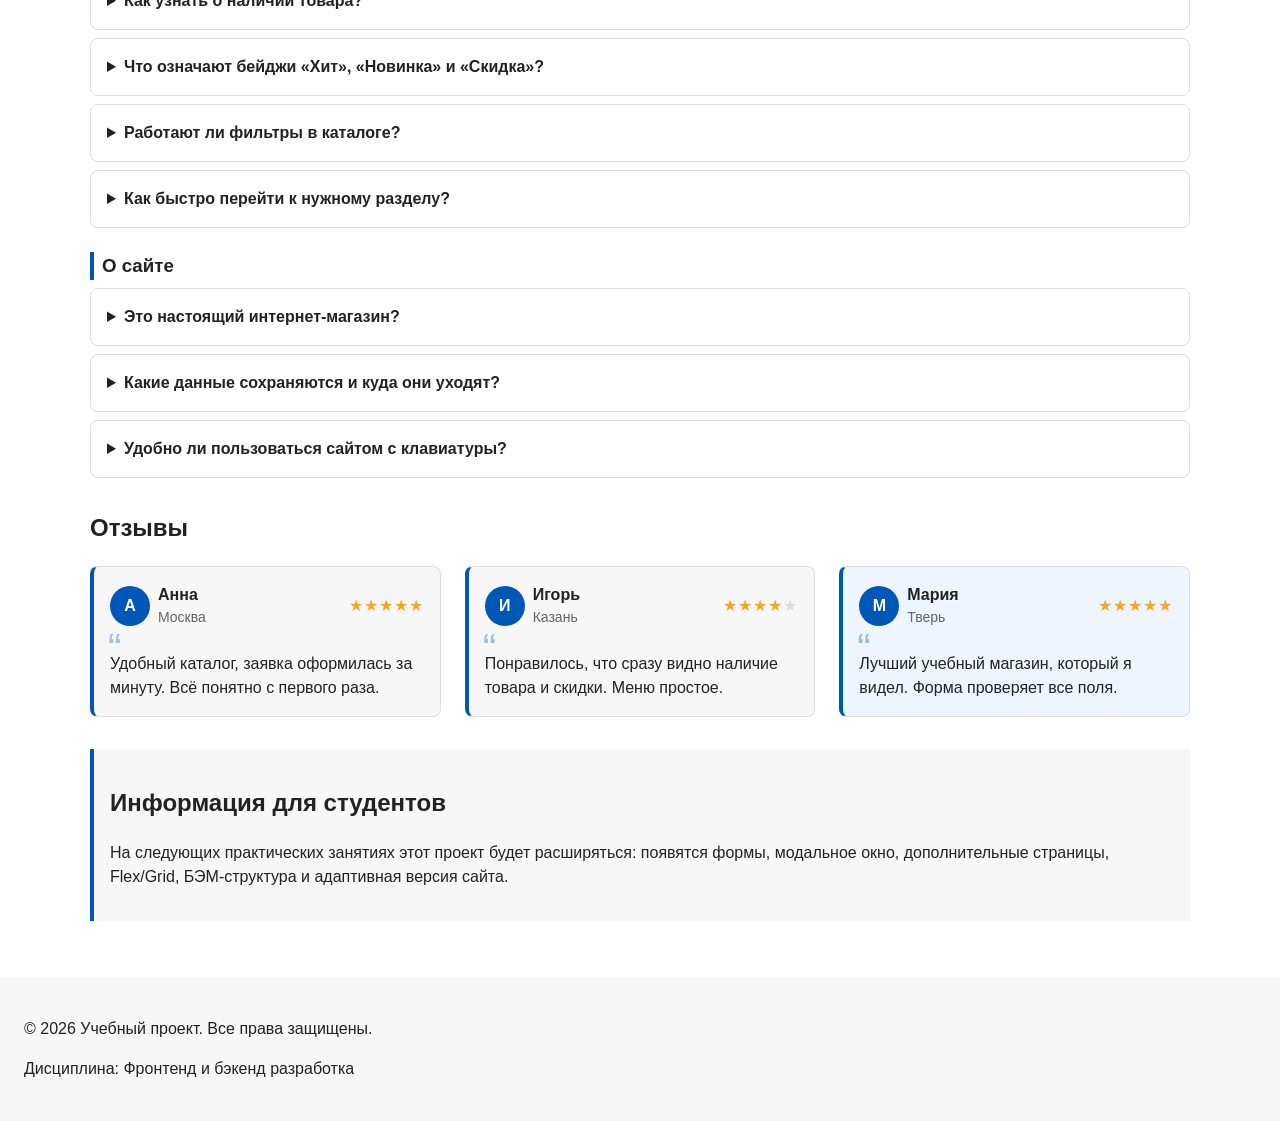
==== commit c3279104: "Merge pull request #22 from FluFFy0602/feature/real-products Add product page and real catalog items" ====
--- a/index.html
+++ b/index.html
@@ -55,30 +55,36 @@
       <div class="products-grid">
         <article class="product-card product-card--featured">
           <span class="product-card__badge">Хит</span>
-          <h3 class="product-card__title">Товар 1</h3>
-          <p class="product-card__description">Краткое описание учебного товара.</p>
-          <p class="product-card__price">Цена: 1000 руб.</p>
-          <button class="button button--primary product-card__button" type="button" data-product="Товар 1">
+          <img class="product-card__image" src="images/smartphone.svg" alt="" width="320" height="200" loading="lazy">
+          <p class="product-card__category">Смартфоны</p>
+          <h3 class="product-card__title">Смартфон Nova X5</h3>
+          <p class="product-card__description">Экран AMOLED 6,7", 128 ГБ памяти, тройная камера 50 Мп.</p>
+          <p class="product-card__price">Цена: 29&nbsp;990 руб.</p>
+          <button class="button button--primary product-card__button" type="button" data-product="Смартфон Nova X5">
             Заказать
           </button>
         </article>
 
         <article class="product-card">
           <span class="product-card__badge">Новинка</span>
-          <h3 class="product-card__title">Товар 2</h3>
-          <p class="product-card__description">Краткое описание учебного товара.</p>
-          <p class="product-card__price">Цена: 1500 руб.</p>
-          <button class="button button--primary product-card__button" type="button" data-product="Товар 2">
+          <img class="product-card__image" src="images/headphones.svg" alt="" width="320" height="200" loading="lazy">
+          <p class="product-card__category">Наушники</p>
+          <h3 class="product-card__title">Наушники Aura Buds</h3>
+          <p class="product-card__description">Беспроводные, шумоподавление, до 30 часов работы с кейсом.</p>
+          <p class="product-card__price">Цена: 5&nbsp;490 руб.</p>
+          <button class="button button--primary product-card__button" type="button" data-product="Наушники Aura Buds">
             Заказать
           </button>
         </article>
 
         <article class="product-card product-card--discount">
           <span class="product-card__badge">Скидка</span>
-          <h3 class="product-card__title">Товар 3</h3>
-          <p class="product-card__description">Краткое описание учебного товара.</p>
-          <p class="product-card__price">Цена: 2000 руб.</p>
-          <button class="button button--primary product-card__button" type="button" data-product="Товар 3">
+          <img class="product-card__image" src="images/laptop.svg" alt="" width="320" height="200" loading="lazy">
+          <p class="product-card__category">Ноутбуки</p>
+          <h3 class="product-card__title">Ноутбук Vector 14</h3>
+          <p class="product-card__description">14" IPS, 16 ГБ памяти, SSD 512 ГБ, вес 1,4 кг.</p>
+          <p class="product-card__price">Цена: 49&nbsp;990 руб.</p>
+          <button class="button button--primary product-card__button" type="button" data-product="Ноутбук Vector 14">
             Заказать
           </button>
         </article>
@@ -363,7 +369,6 @@
           placeholder="+7 (900) 000-00-00"
           pattern="^\+7 \(\d{3}\) \d{3}-\d{2}-\d{2}$"
           autocomplete="tel"
-          maxlength="18"
           aria-describedby="order-phone-hint"
           required
         >
--- a/css/style.css
+++ b/css/style.css
@@ -174,9 +174,12 @@
   background-color: var(--color-primary);
 }
 
+/* The active item must not change the font weight: bold text is wider
+   and the whole menu would shift between pages. */
 .site-nav__link--active {
-  font-weight: bold;
-  color: var(--color-text);
+  color: var(--color-primary-dark);
+  background-color: var(--color-surface-accent);
+  box-shadow: inset 0 -3px 0 var(--color-primary);
 }
 
 .breadcrumbs {
@@ -190,7 +193,8 @@
   color: var(--color-primary);
 }
 
-/* Separator before the current page name (the current page is not a link). */
+/* Separator before every crumb except the first one (the current page is not a link). */
+.breadcrumbs__link + .breadcrumbs__link::before,
 .breadcrumbs__current::before {
   content: " / ";
   color: var(--color-muted);
@@ -317,6 +321,15 @@
 
 .product-card--discount {
   border-color: var(--color-danger);
+}
+
+.product-card__category {
+  margin: 0;
+  font-size: 13px;
+  font-weight: 700;
+  letter-spacing: 0.5px;
+  text-transform: uppercase;
+  color: var(--color-primary);
 }
 
 .product-card__title,
@@ -347,6 +360,112 @@
   color: var(--color-white);
   background-color: var(--color-danger);
   border-radius: var(--radius-sm);
+}
+
+.product-card__image {
+  display: block;
+  width: 100%;
+  height: auto;
+  border-radius: var(--radius-sm);
+}
+
+.product-page {
+  display: grid;
+  grid-template-columns: minmax(280px, 1fr) 1.2fr;
+  grid-template-areas:
+    "media info"
+    "specs specs";
+  gap: var(--space-xl);
+}
+
+.product-page[hidden],
+.product-not-found[hidden] {
+  display: none;
+}
+
+.product-page__media {
+  position: relative;
+  grid-area: media;
+  align-self: start;
+  overflow: hidden;
+  border: 1px solid var(--color-border);
+  border-radius: var(--radius-md);
+}
+
+.product-page__image {
+  display: block;
+  width: 100%;
+  height: auto;
+}
+
+.product-page__info {
+  grid-area: info;
+  display: flex;
+  flex-direction: column;
+  gap: var(--space-sm);
+}
+
+.product-page__title {
+  margin: 0;
+}
+
+.product-page__description {
+  margin: 0;
+  color: var(--color-muted);
+}
+
+.product-page__status {
+  margin: var(--space-sm) 0 0;
+  font-weight: 700;
+  color: var(--color-success);
+}
+
+.product-page__status--unavailable {
+  color: var(--color-danger);
+}
+
+.product-page__price {
+  margin: 0;
+  font-size: 32px;
+  font-weight: 700;
+}
+
+.product-page__actions {
+  display: flex;
+  flex-wrap: wrap;
+  gap: var(--space-sm);
+  margin-top: var(--space-sm);
+}
+
+.product-page__specs {
+  grid-area: specs;
+}
+
+.product-page__specs-title {
+  margin-top: 0;
+}
+
+.specs-table {
+  width: 100%;
+  border-collapse: collapse;
+}
+
+.specs-table__caption {
+  margin-bottom: var(--space-sm);
+  text-align: left;
+  color: var(--color-muted);
+}
+
+.specs-table__name,
+.specs-table__value {
+  padding: var(--space-sm) var(--space-md);
+  border: 1px solid var(--color-border);
+  text-align: left;
+}
+
+.specs-table__name {
+  width: 35%;
+  background-color: var(--color-surface);
 }
 
 .scroll-top {
